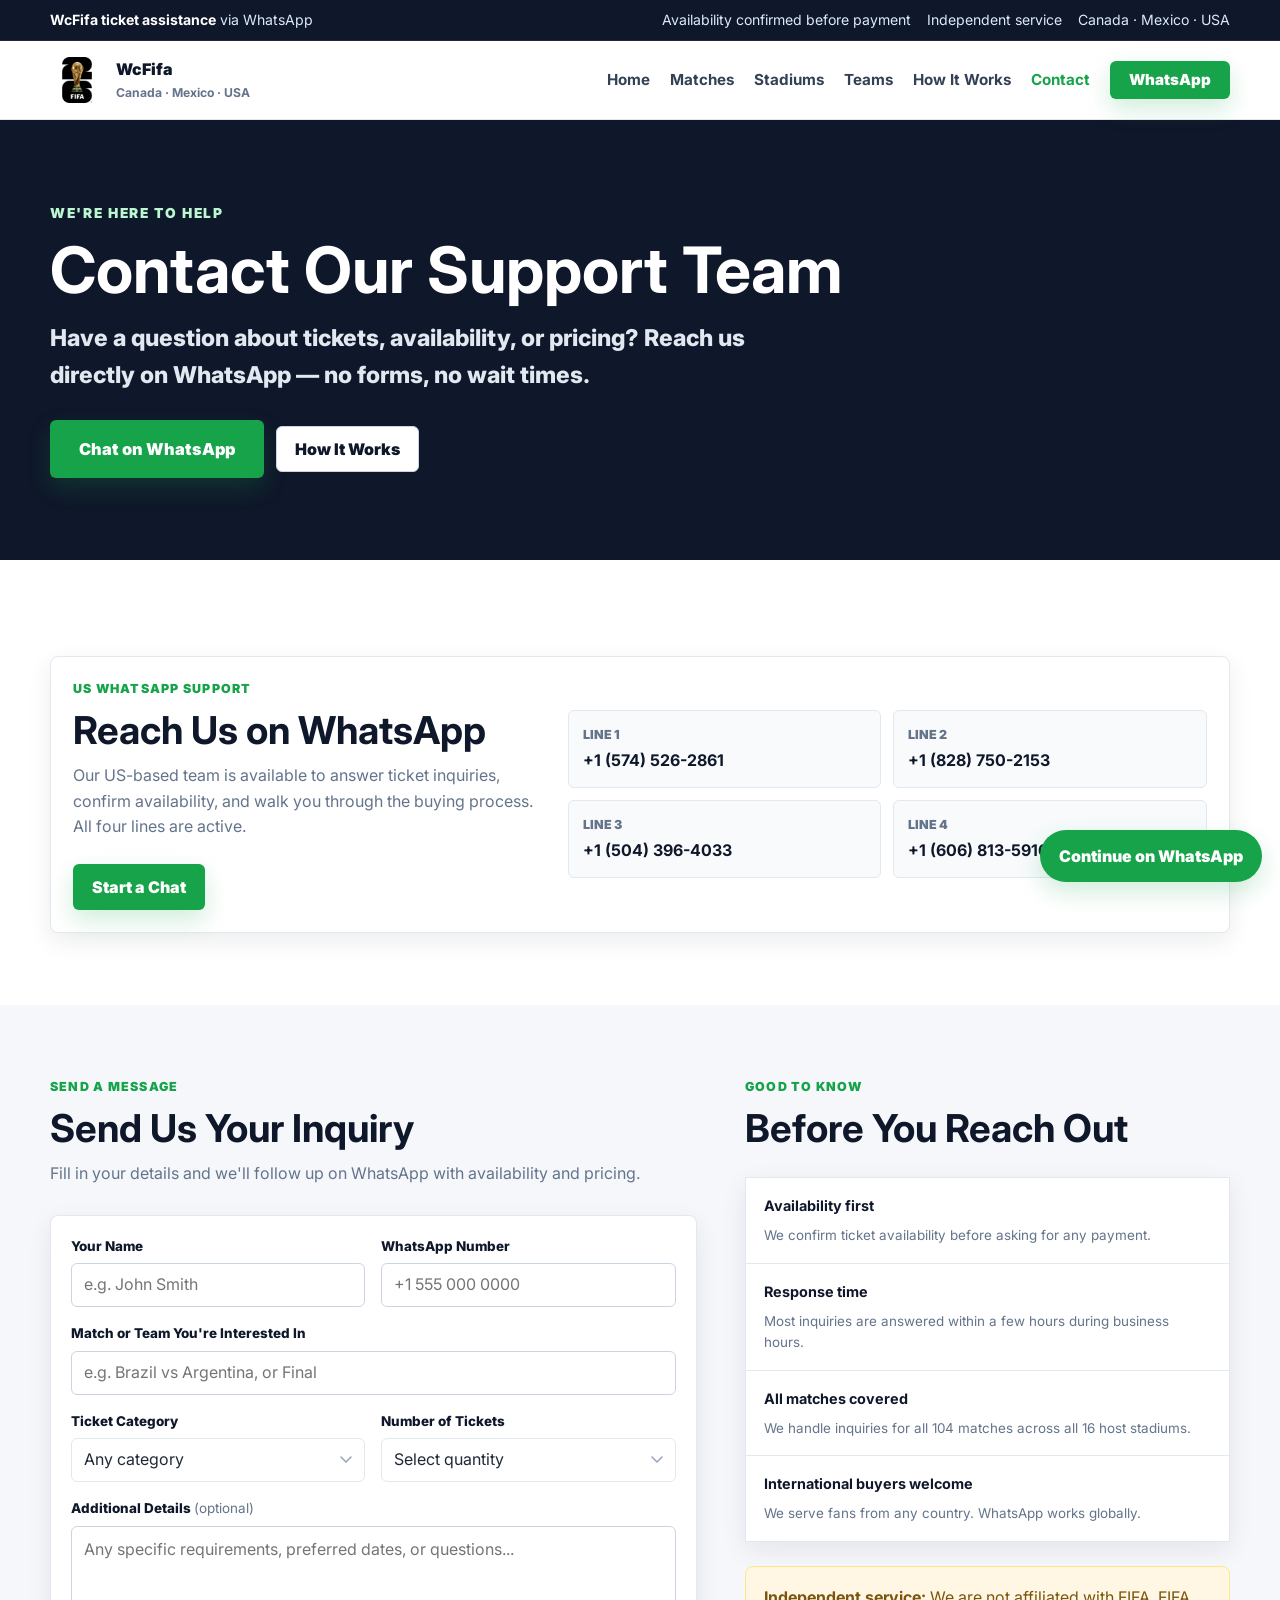
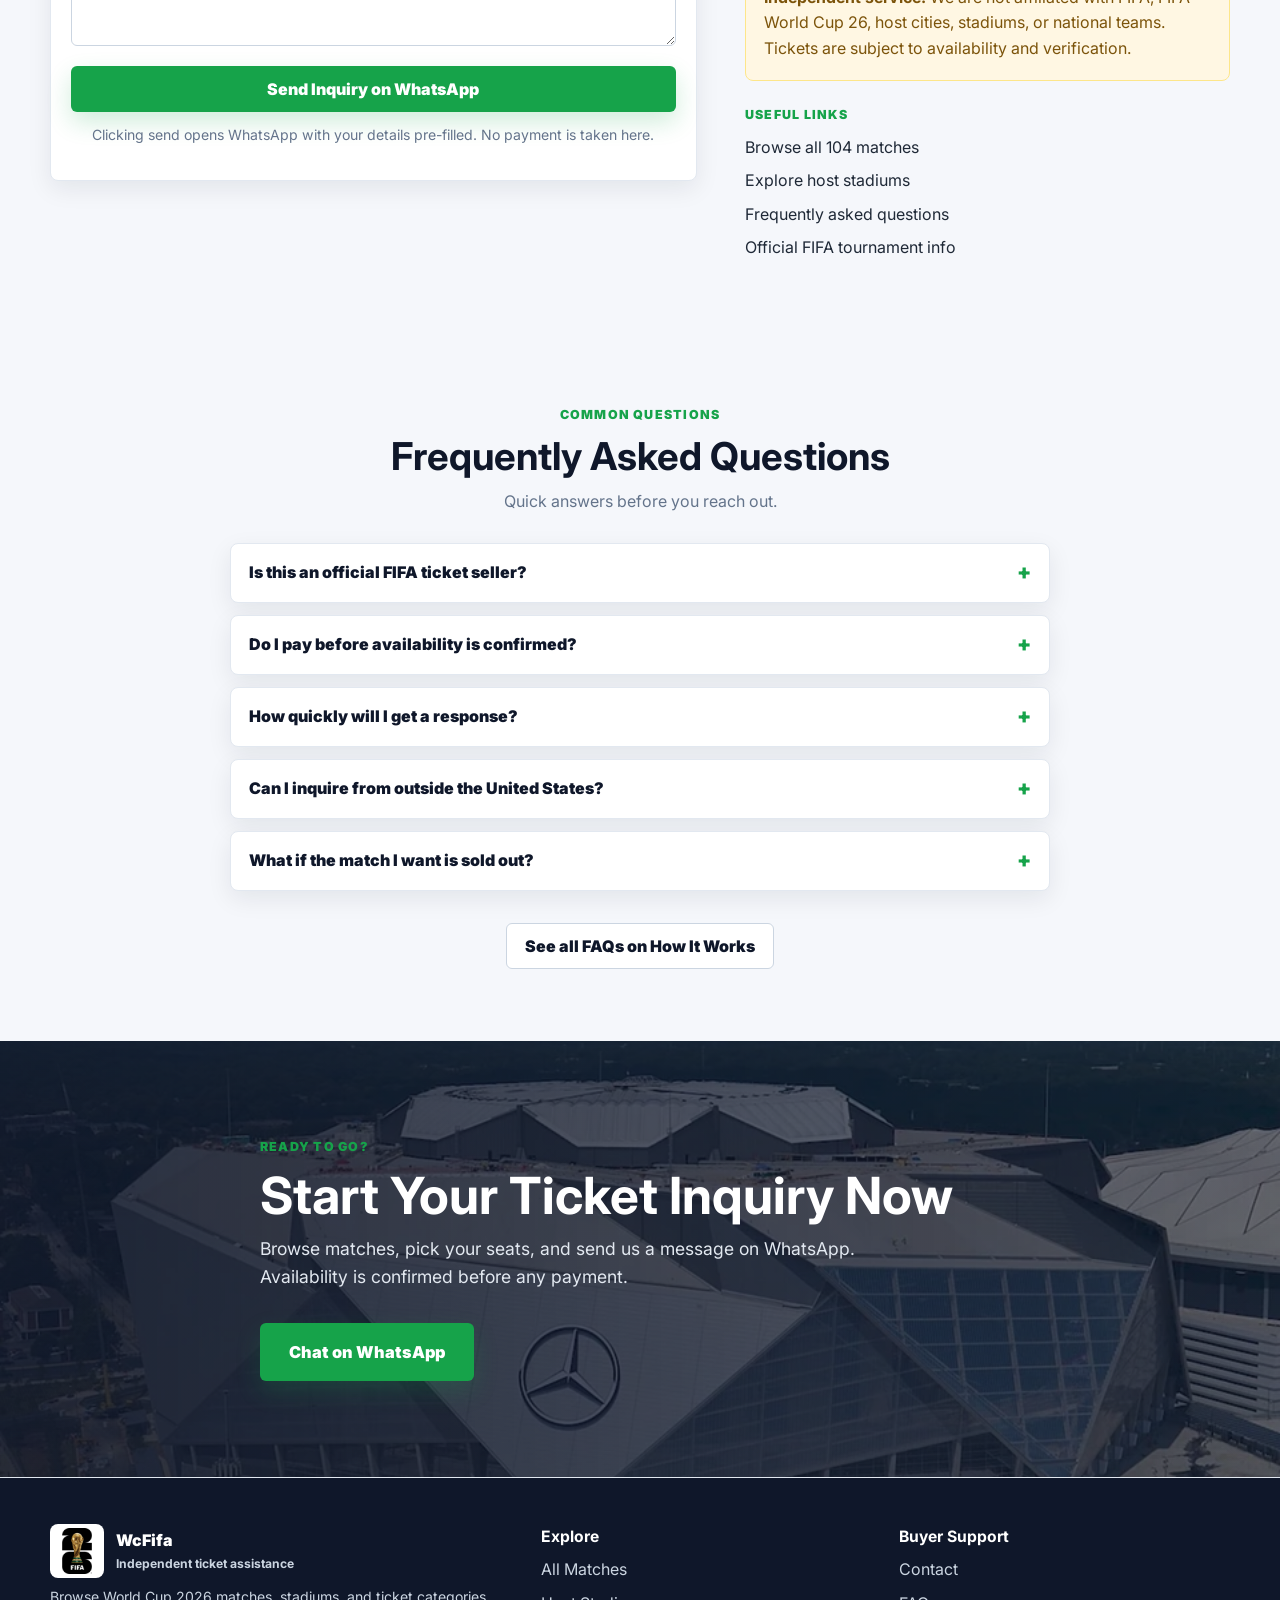
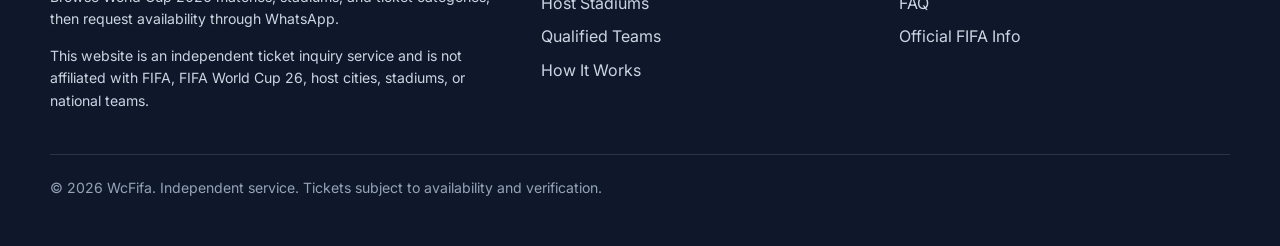
==== contact.html @ d977a802 "Initial commit" ====
<!DOCTYPE html>
<html lang="en">
  <head>
    <meta charset="UTF-8" />
    <meta name="viewport" content="width=device-width, initial-scale=1.0" />
    <meta
      name="description"
      content="Contact WcFifa. Reach our WhatsApp support team for FIFA World Cup 2026 ticket inquiries."
    />
    <meta name="theme-color" content="#0f172a" />
    <title>Contact | WcFifa</title>
    <link rel="icon" type="image/png" href="assets/images/teams/fifa%20world%20cup%20logo.png" />
    <link rel="apple-touch-icon" href="assets/images/teams/fifa%20world%20cup%20logo.png" />
    <link rel="preconnect" href="https://fonts.googleapis.com" />
    <link rel="preconnect" href="https://fonts.gstatic.com" crossorigin />
    <link
      href="https://fonts.googleapis.com/css2?family=Inter:wght@400;500;600;700;800;900&display=swap"
      rel="stylesheet"
    />
    <link rel="stylesheet" href="assets/css/style.css" />
    <link rel="stylesheet" href="assets/css/responsive.css" />
  </head>
  <body>
    <a class="skip-link" href="#main">Skip to content</a>

    <div class="topbar">
      <div class="container topbar-inner">
        <span><strong>WcFifa ticket assistance</strong> via WhatsApp</span>
        <div class="topbar-links" aria-label="Trust notes">
          <span>Availability confirmed before payment</span>
          <span>Independent service</span>
          <span>Canada · Mexico · USA</span>
        </div>
      </div>
    </div>

    <header class="site-header">
      <div class="container nav">
        <a class="brand" href="index.html" aria-label="WcFifa home">
          <span class="brand-mark"><img src="assets/images/teams/fifa world cup logo.png" alt="" /></span>
          <span>
            WcFifa
            <small>Canada · Mexico · USA</small>
          </span>
        </a>

        <button class="nav-toggle" type="button" aria-expanded="false" aria-label="Open menu" data-nav-toggle>
          <span class="nav-toggle-line" aria-hidden="true"></span>
        </button>

        <nav class="nav-links" aria-label="Main navigation" data-nav-links>
          <a href="index.html" data-nav-link>Home</a>
          <a href="matches.html" data-nav-link>Matches</a>
          <a href="stadiums.html" data-nav-link>Stadiums</a>
          <a href="teams.html" data-nav-link>Teams</a>
          <a href="how-it-works.html" data-nav-link>How It Works</a>
          <a href="contact.html" data-nav-link>Contact</a>
          <a class="button button-primary" href="#" data-whatsapp-general>WhatsApp</a>
        </nav>
      </div>
    </header>

    <main id="main">

      <!-- ───────── Hero ───────── -->
      <section class="page-hero contact-hero" aria-labelledby="contact-hero-title">
        <div class="container page-hero-content">
          <p class="hero-kicker">We're here to help</p>
          <h1 id="contact-hero-title">Contact Our Support Team</h1>
          <p class="page-hero-subtitle">
            Have a question about tickets, availability, or pricing? Reach us directly on WhatsApp — no forms, no wait times.
          </p>
          <div class="hero-actions">
            <a
              class="button button-primary button-hero"
              href="#"
              data-whatsapp-general
              data-message="Hi, I have a question about World Cup 2026 tickets. Can you help me?"
            >
              Chat on WhatsApp
            </a>
            <a class="button button-secondary" href="how-it-works.html">How It Works</a>
          </div>
        </div>
      </section>

      <!-- ───────── WhatsApp Lines ───────── -->
      <section class="section section-white" aria-labelledby="contact-lines-title">
        <div class="container">
          <div class="support-lines">
            <div>
              <p class="eyebrow">US WhatsApp support</p>
              <h2 id="contact-lines-title">Reach Us on WhatsApp</h2>
              <p class="muted">
                Our US-based team is available to answer ticket inquiries, confirm availability, and walk you through the buying process. All four lines are active.
              </p>
              <a
                class="button button-primary"
                href="#"
                data-whatsapp-general
                data-message="Hi, I want to check World Cup 2026 ticket availability. Please send me available matches and categories."
                style="margin-top: 8px;"
              >
                Start a Chat
              </a>
            </div>

            <div class="support-number-grid" aria-label="US WhatsApp support lines">
              <a href="#" data-whatsapp-general>
                <span>Line 1</span>
                <strong>+1 (574) 526-2861</strong>
              </a>
              <a href="#" data-whatsapp-general>
                <span>Line 2</span>
                <strong>+1 (828) 750-2153</strong>
              </a>
              <a href="#" data-whatsapp-general>
                <span>Line 3</span>
                <strong>+1 (504) 396-4033</strong>
              </a>
              <a href="#" data-whatsapp-general>
                <span>Line 4</span>
                <strong>+1 (606) 813-5916</strong>
              </a>
            </div>
          </div>
        </div>
      </section>

      <!-- ───────── Contact Form + Info ───────── -->
      <section class="section" aria-labelledby="contact-form-title">
        <div class="container">
          <div class="contact-layout">

            <!-- Form -->
            <div>
              <div class="section-header">
                <p class="eyebrow">Send a message</p>
                <h2 id="contact-form-title">Send Us Your Inquiry</h2>
                <p class="muted">Fill in your details and we'll follow up on WhatsApp with availability and pricing.</p>
              </div>

              <form
                class="form-card"
                data-whatsapp-form
                aria-label="Ticket inquiry form"
                novalidate
              >
                <div class="form-grid" style="grid-template-columns: 1fr 1fr; gap: 16px;">
                  <div class="field">
                    <label for="contact-name">Your Name</label>
                    <input id="contact-name" type="text" name="name" placeholder="e.g. John Smith" autocomplete="name" />
                  </div>
                  <div class="field">
                    <label for="contact-phone">WhatsApp Number</label>
                    <input id="contact-phone" type="tel" name="phone" placeholder="+1 555 000 0000" autocomplete="tel" />
                  </div>
                </div>

                <div class="field" style="margin-top: 16px;">
                  <label for="contact-match">Match or Team You're Interested In</label>
                  <input id="contact-match" type="text" name="match" placeholder="e.g. Brazil vs Argentina, or Final" />
                </div>

                <div class="form-grid" style="grid-template-columns: 1fr 1fr; gap: 16px; margin-top: 16px;">
                  <div class="field">
                    <label for="contact-category">Ticket Category</label>
                    <select id="contact-category" name="category">
                      <option value="">Any category</option>
                      <option value="Category 1">Category 1 — Best view</option>
                      <option value="Category 2">Category 2 — Mid-level</option>
                      <option value="Category 3">Category 3 — Upper tier</option>
                      <option value="Premium / VIP">Premium / VIP</option>
                    </select>
                  </div>
                  <div class="field">
                    <label for="contact-quantity">Number of Tickets</label>
                    <select id="contact-quantity" name="quantity">
                      <option value="">Select quantity</option>
                      <option value="1">1 ticket</option>
                      <option value="2">2 tickets</option>
                      <option value="3">3 tickets</option>
                      <option value="4">4 tickets</option>
                      <option value="5+">5 or more</option>
                    </select>
                  </div>
                </div>

                <div class="field" style="margin-top: 16px;">
                  <label for="contact-message">Additional Details <span style="font-weight:400; color: var(--color-muted);">(optional)</span></label>
                  <textarea id="contact-message" name="message" placeholder="Any specific requirements, preferred dates, or questions..."></textarea>
                </div>

                <button class="button button-primary" type="submit" style="margin-top: 20px; width: 100%;">
                  Send Inquiry on WhatsApp
                </button>

                <p class="small muted" style="margin-top: 12px; text-align: center;">
                  Clicking send opens WhatsApp with your details pre-filled. No payment is taken here.
                </p>
              </form>
            </div>

            <!-- Info sidebar -->
            <div class="contact-info-col">
              <div class="section-header">
                <p class="eyebrow">Good to know</p>
                <h2>Before You Reach Out</h2>
              </div>

              <div class="review-trust-strip contact-trust-strip">
                <div>
                  <strong>Availability first</strong>
                  <span>We confirm ticket availability before asking for any payment.</span>
                </div>
                <div>
                  <strong>Response time</strong>
                  <span>Most inquiries are answered within a few hours during business hours.</span>
                </div>
                <div>
                  <strong>All matches covered</strong>
                  <span>We handle inquiries for all 104 matches across all 16 host stadiums.</span>
                </div>
                <div>
                  <strong>International buyers welcome</strong>
                  <span>We serve fans from any country. WhatsApp works globally.</span>
                </div>
              </div>

              <div class="notice" style="margin-top: 24px;">
                <p style="margin: 0;">
                  <strong>Independent service:</strong> We are not affiliated with FIFA, FIFA World Cup 26, host cities, stadiums, or national teams. Tickets are subject to availability and verification.
                </p>
              </div>

              <div style="margin-top: 24px;">
                <p class="eyebrow">Useful links</p>
                <div class="footer-links" style="display: flex; flex-direction: column; gap: 8px; margin-top: 8px;">
                  <a href="matches.html">Browse all 104 matches</a>
                  <a href="stadiums.html">Explore host stadiums</a>
                  <a href="how-it-works.html#faq">Frequently asked questions</a>
                  <a href="https://www.fifa.com/en/tournaments/mens/worldcup/canadamexicousa2026" target="_blank" rel="noopener">Official FIFA tournament info</a>
                </div>
              </div>
            </div>

          </div>
        </div>
      </section>

      <!-- ───────── FAQ ───────── -->
      <section class="section section-white hiw-faq-section" id="faq" aria-labelledby="contact-faq-title">
        <div class="container">
          <div class="section-header center">
            <p class="eyebrow">Common questions</p>
            <h2 id="contact-faq-title">Frequently Asked Questions</h2>
            <p class="muted">Quick answers before you reach out.</p>
          </div>

          <div class="faq-list hiw-faq-list">

            <div class="faq-item" data-faq-item>
              <button class="faq-question" type="button" aria-expanded="false" data-faq-question>
                Is this an official FIFA ticket seller?
              </button>
              <div class="faq-answer">
                <p>No. This is an independent ticket inquiry and assistance service. We are not affiliated with FIFA, FIFA World Cup 26, host cities, stadiums, or national teams. Always confirm official tournament information on <a href="https://www.fifa.com" target="_blank" rel="noopener">FIFA.com</a>.</p>
              </div>
            </div>

            <div class="faq-item" data-faq-item>
              <button class="faq-question" type="button" aria-expanded="false" data-faq-question>
                Do I pay before availability is confirmed?
              </button>
              <div class="faq-answer">
                <p>Never. We confirm ticket availability, seating category, and exact pricing through WhatsApp before any payment is requested.</p>
              </div>
            </div>

            <div class="faq-item" data-faq-item>
              <button class="faq-question" type="button" aria-expanded="false" data-faq-question>
                How quickly will I get a response?
              </button>
              <div class="faq-answer">
                <p>Most WhatsApp inquiries are answered within a few hours. Response times may vary during high-demand periods around match announcements or tournament kickoff.</p>
              </div>
            </div>

            <div class="faq-item" data-faq-item>
              <button class="faq-question" type="button" aria-expanded="false" data-faq-question>
                Can I inquire from outside the United States?
              </button>
              <div class="faq-answer">
                <p>Yes. We serve fans worldwide. WhatsApp works globally, so you can send an inquiry from any country and our US-based team will assist you.</p>
              </div>
            </div>

            <div class="faq-item" data-faq-item>
              <button class="faq-question" type="button" aria-expanded="false" data-faq-question>
                What if the match I want is sold out?
              </button>
              <div class="faq-answer">
                <p>If your preferred match or category is unavailable, our team will suggest alternative seating options or nearby matches. You are never charged for unavailable tickets.</p>
              </div>
            </div>

          </div>

          <div style="text-align: center; margin-top: 32px;">
            <a href="how-it-works.html#faq" class="button button-secondary">See all FAQs on How It Works</a>
          </div>
        </div>
      </section>

      <!-- ───────── Final CTA ───────── -->
      <section class="final-cta" aria-label="Contact call to action">
        <div class="container final-cta-content">
          <p class="eyebrow">Ready to go?</p>
          <h2>Start Your Ticket Inquiry Now</h2>
          <p>Browse matches, pick your seats, and send us a message on WhatsApp. Availability is confirmed before any payment.</p>
          <a
            class="button button-primary button-hero"
            href="#"
            data-whatsapp-general
            data-message="Hi, I want to check World Cup 2026 ticket availability. Please send me available matches, categories, and pricing."
          >
            Chat on WhatsApp
          </a>
        </div>
      </section>

    </main>

    <footer class="footer">
      <div class="container footer-grid">
        <div>
          <a class="brand" href="index.html" aria-label="WcFifa home">
            <span class="brand-mark"><img src="assets/images/teams/fifa world cup logo.png" alt="" /></span>
            <span>
              WcFifa
              <small>Independent ticket assistance</small>
            </span>
          </a>
          <p class="small">
            Browse World Cup 2026 matches, stadiums, and ticket categories, then request availability through WhatsApp.
          </p>
          <p class="small">
            This website is an independent ticket inquiry service and is not affiliated with FIFA, FIFA World Cup 26,
            host cities, stadiums, or national teams.
          </p>
        </div>

        <div>
          <h4>Explore</h4>
          <div class="footer-links">
            <a href="matches.html">All Matches</a>
            <a href="stadiums.html">Host Stadiums</a>
            <a href="teams.html">Qualified Teams</a>
            <a href="how-it-works.html">How It Works</a>
          </div>
        </div>

        <div>
          <h4>Buyer Support</h4>
          <div class="footer-links">
            <a href="contact.html">Contact</a>
            <a href="contact.html#faq">FAQ</a>
            <a href="https://www.fifa.com/en/tournaments/mens/worldcup/canadamexicousa2026" target="_blank" rel="noopener">
              Official FIFA Info
            </a>
          </div>
        </div>
      </div>

      <div class="container footer-bottom">
        <span>&copy; <span data-current-year></span> WcFifa. Independent service. Tickets subject to availability and verification.</span>
      </div>
    </footer>

    <a
      class="button button-primary floating-whatsapp"
      href="#"
      aria-label="Continue on WhatsApp"
      data-whatsapp-general
    >
      Continue on WhatsApp
    </a>

    <script src="assets/js/whatsapp.js"></script>
    <script src="assets/js/main.js"></script>
  </body>
</html>
---- assets/css/style.css ----
:root {
  --color-bg: #ffffff;
  --color-page: #f5f7fb;
  --color-surface: #ffffff;
  --color-surface-soft: #f8fafc;
  --color-heading: #0f172a;
  --color-text: #1f2937;
  --color-muted: #64748b;
  --color-muted-light: #94a3b8;
  --color-border: #e2e8f0;
  --color-border-strong: #cbd5e1;
  --color-navy: #0f172a;
  --color-navy-soft: #1e293b;
  --color-green: #16a34a;
  --color-green-dark: #12813c;
  --color-blue: #1d4ed8;
  --color-gold: #c8962e;
  --color-gold-soft: #fff7e3;
  --color-red: #dc2626;
  --shadow-sm: 0 8px 24px rgba(15, 23, 42, 0.08);
  --shadow-md: 0 18px 48px rgba(15, 23, 42, 0.12);
  --radius-xs: 4px;
  --radius-sm: 6px;
  --radius-md: 8px;
  --radius-lg: 12px;
  --container: 1180px;
  --header-height: 78px;
}

* {
  box-sizing: border-box;
}

html {
  scroll-behavior: smooth;
}

body {
  margin: 0;
  background: var(--color-page);
  color: var(--color-text);
  font-family: Inter, "Segoe UI", Arial, sans-serif;
  line-height: 1.6;
  text-rendering: optimizeLegibility;
}

a {
  color: inherit;
  text-decoration: none;
}

img,
svg {
  display: block;
  max-width: 100%;
}

button,
input,
select,
textarea {
  font: inherit;
}

button {
  color: inherit;
}

:focus-visible {
  outline: 3px solid rgba(22, 163, 74, 0.3);
  outline-offset: 3px;
}

.skip-link {
  position: absolute;
  left: 16px;
  top: -60px;
  z-index: 100;
  padding: 10px 14px;
  border-radius: var(--radius-sm);
  background: var(--color-navy);
  color: #ffffff;
  font-weight: 800;
}

.skip-link:focus {
  top: 12px;
}

.container {
  width: min(100% - 32px, var(--container));
  margin-inline: auto;
}

.stack {
  display: grid;
  gap: 18px;
}

.section {
  padding: 72px 0;
}

.section-white {
  background: var(--color-bg);
}

.section-tight {
  padding: 46px 0;
}

.section-header {
  max-width: 760px;
  margin-bottom: 28px;
}

.section-header.center {
  margin-inline: auto;
  text-align: center;
}

.eyebrow {
  margin: 0 0 10px;
  color: var(--color-green);
  font-size: 0.78rem;
  font-weight: 900;
  letter-spacing: 0.1em;
  text-transform: uppercase;
}

h1,
h2,
h3,
h4,
p {
  margin-top: 0;
}

h1,
.display {
  max-width: 850px;
  margin-bottom: 18px;
  color: var(--color-heading);
  font-size: clamp(2.3rem, 5vw, 4.75rem);
  line-height: 1;
  letter-spacing: 0;
}

h2 {
  margin-bottom: 12px;
  color: var(--color-heading);
  font-size: clamp(1.75rem, 3vw, 2.75rem);
  line-height: 1.1;
  letter-spacing: 0;
}

h3 {
  margin-bottom: 8px;
  color: var(--color-heading);
  font-size: 1.08rem;
  line-height: 1.25;
  letter-spacing: 0;
}

h4 {
  margin-bottom: 8px;
  color: var(--color-heading);
  font-size: 0.98rem;
}

.lead {
  max-width: 690px;
  color: #475569;
  font-size: clamp(1rem, 1.5vw, 1.18rem);
}

.muted {
  color: var(--color-muted);
}

.small {
  font-size: 0.88rem;
}

.topbar {
  border-bottom: 1px solid rgba(255, 255, 255, 0.08);
  background: var(--color-navy);
  color: #dbeafe;
  font-size: 0.88rem;
}

.topbar-inner {
  min-height: 40px;
  display: flex;
  align-items: center;
  justify-content: space-between;
  gap: 18px;
}

.topbar-links {
  display: flex;
  flex-wrap: wrap;
  gap: 16px;
}

.topbar strong {
  color: #ffffff;
}

.site-header {
  position: sticky;
  top: 0;
  z-index: 30;
  border-bottom: 1px solid var(--color-border);
  background: rgba(255, 255, 255, 0.96);
  backdrop-filter: blur(14px);
}

.nav {
  min-height: var(--header-height);
  display: flex;
  align-items: center;
  justify-content: space-between;
  gap: 24px;
}

.brand {
  display: inline-flex;
  align-items: center;
  gap: 12px;
  color: var(--color-heading);
  font-weight: 900;
  letter-spacing: 0;
}

.brand-mark {
  width: 54px;
  height: 54px;
  display: grid;
  flex: 0 0 auto;
  place-items: center;
  border-radius: var(--radius-md);
  background: #ffffff;
  color: var(--color-navy);
  overflow: hidden;
  font-weight: 900;
}

.brand-mark img {
  width: 100%;
  height: 100%;
  object-fit: contain;
  padding: 4px;
}

.brand small {
  display: block;
  color: var(--color-muted);
  font-size: 0.76rem;
  font-weight: 700;
}

.nav-links {
  display: flex;
  align-items: center;
  gap: 20px;
  color: #334155;
  font-size: 0.95rem;
  font-weight: 700;
}

.nav-links a {
  display: inline-flex;
  align-items: center;
  min-height: 38px;
}

.nav-links a:hover,
.nav-links a.is-active {
  color: var(--color-green);
}

.nav-toggle {
  display: none;
  width: 44px;
  height: 44px;
  align-items: center;
  justify-content: center;
  border: 1px solid var(--color-border);
  border-radius: var(--radius-sm);
  background: #ffffff;
  cursor: pointer;
}

.nav-toggle-line,
.nav-toggle-line::before,
.nav-toggle-line::after {
  width: 18px;
  height: 2px;
  display: block;
  position: relative;
  border-radius: 999px;
  background: var(--color-heading);
  content: "";
}

.nav-toggle-line::before {
  position: absolute;
  top: -6px;
}

.nav-toggle-line::after {
  position: absolute;
  top: 6px;
}

.hero {
  min-height: 590px;
  display: grid;
  align-items: center;
  padding: 72px 0;
  background: #ffffff;
}

.hero-grid {
  display: grid;
  grid-template-columns: 1.08fr 0.92fr;
  gap: 34px;
  align-items: center;
}

.hero-panel {
  padding: 26px;
  border: 1px solid var(--color-border);
  border-radius: var(--radius-md);
  background: var(--color-surface);
  box-shadow: var(--shadow-md);
}

.image-slot,
.hero-image-slot,
.match-thumb,
.media-placeholder {
  display: grid;
  place-items: center;
  border: 1px solid var(--color-border);
  background: #eef2ff;
  color: #475569;
  font-weight: 900;
  text-align: center;
}

.hero-image-slot {
  min-height: 360px;
  border-radius: var(--radius-md);
}

.match-thumb,
.media-placeholder {
  min-height: 158px;
  border-width: 0 0 1px;
}

.button-row,
.hero-actions {
  display: flex;
  flex-wrap: wrap;
  align-items: center;
  gap: 12px;
  margin-top: 26px;
}

.button {
  min-height: 46px;
  display: inline-flex;
  align-items: center;
  justify-content: center;
  gap: 10px;
  padding: 0 18px;
  border: 1px solid transparent;
  border-radius: var(--radius-sm);
  cursor: pointer;
  font-weight: 900;
  line-height: 1;
  transition: transform 160ms ease, border-color 160ms ease, background 160ms ease, color 160ms ease;
}

.button:hover {
  transform: translateY(-1px);
}

.button-primary {
  background: var(--color-green);
  color: #ffffff;
  box-shadow: 0 10px 24px rgba(22, 163, 74, 0.2);
}

.button-primary:hover {
  background: var(--color-green-dark);
}

.button-secondary {
  border-color: var(--color-border-strong);
  background: #ffffff;
  color: var(--color-heading);
}

.button-secondary:hover {
  border-color: var(--color-green);
  color: var(--color-green);
}

.button-gold {
  border-color: #efd083;
  background: var(--color-gold-soft);
  color: #7c540b;
}

.button-dark {
  background: var(--color-navy);
  color: #ffffff;
}

.button-full {
  width: 100%;
}

.grid {
  display: grid;
  gap: 18px;
}

.grid-2 {
  grid-template-columns: repeat(2, 1fr);
}

.grid-3 {
  grid-template-columns: repeat(3, 1fr);
}

.grid-4 {
  grid-template-columns: repeat(4, 1fr);
}

.card {
  overflow: hidden;
  border: 1px solid var(--color-border);
  border-radius: var(--radius-md);
  background: var(--color-surface);
  box-shadow: var(--shadow-sm);
}

.card-body {
  padding: 20px;
}

.card-footer {
  margin-top: auto;
  padding-top: 18px;
}

.match-card {
  display: flex;
  flex-direction: column;
  min-height: 332px;
}

.match-meta {
  display: flex;
  flex-wrap: wrap;
  gap: 8px;
  margin-bottom: 14px;
}

.pill {
  display: inline-flex;
  align-items: center;
  min-height: 27px;
  padding: 0 9px;
  border: 1px solid var(--color-border);
  border-radius: 999px;
  color: #334155;
  background: var(--color-surface-soft);
  font-size: 0.76rem;
  font-weight: 800;
}

.pill-green {
  border-color: #bbf7d0;
  color: #166534;
  background: #f0fdf4;
}

.pill-gold {
  border-color: #efd083;
  color: #7c540b;
  background: var(--color-gold-soft);
}

.teams-line {
  margin-bottom: 8px;
  color: var(--color-heading);
  font-size: 1.25rem;
  font-weight: 900;
  line-height: 1.2;
}

.price-line {
  margin: 16px 0 0;
  color: var(--color-heading);
  font-weight: 900;
}

.price-line span {
  color: var(--color-muted);
  font-size: 0.86rem;
  font-weight: 700;
}

.trust-strip {
  display: grid;
  grid-template-columns: repeat(4, 1fr);
  border: 1px solid var(--color-border);
  border-radius: var(--radius-md);
  background: var(--color-surface);
  box-shadow: var(--shadow-sm);
}

.trust-item {
  min-height: 102px;
  padding: 20px;
  border-right: 1px solid var(--color-border);
  background: #ffffff;
}

.trust-item:last-child {
  border-right: 0;
}

.trust-item strong {
  display: block;
  margin-bottom: 4px;
  color: var(--color-heading);
}

.trust-item span {
  color: var(--color-muted);
  font-size: 0.92rem;
}

.stat-grid {
  display: grid;
  grid-template-columns: repeat(4, 1fr);
  gap: 14px;
}

.stat {
  padding: 18px;
  border: 1px solid var(--color-border);
  border-radius: var(--radius-md);
  background: #ffffff;
  box-shadow: var(--shadow-sm);
}

.stat strong {
  display: block;
  color: var(--color-heading);
  font-size: 1.65rem;
  line-height: 1;
}

.stat span {
  color: var(--color-muted);
  font-size: 0.9rem;
}

.notice {
  padding: 18px;
  border: 1px solid #fde68a;
  border-radius: var(--radius-md);
  background: var(--color-gold-soft);
  color: #7c540b;
}

.alert {
  padding: 14px 16px;
  border-radius: var(--radius-md);
  background: #eff6ff;
  color: #1e40af;
  font-weight: 700;
}

.form-card {
  padding: 20px;
  border: 1px solid var(--color-border);
  border-radius: var(--radius-md);
  background: #ffffff;
  box-shadow: var(--shadow-sm);
}

.form-grid {
  display: grid;
  grid-template-columns: repeat(4, 1fr);
  gap: 12px;
}

.field {
  display: grid;
  gap: 6px;
}

.field label {
  color: var(--color-heading);
  font-size: 0.84rem;
  font-weight: 800;
}

.field input,
.field select,
.field textarea {
  width: 100%;
  min-height: 44px;
  padding: 0 12px;
  border: 1px solid var(--color-border-strong);
  border-radius: var(--radius-sm);
  background: #ffffff;
  color: var(--color-text);
}

.field textarea {
  min-height: 120px;
  padding-top: 10px;
  resize: vertical;
}

.faq-list {
  display: grid;
  gap: 12px;
}

.faq-item {
  border: 1px solid var(--color-border);
  border-radius: var(--radius-md);
  background: #ffffff;
  box-shadow: var(--shadow-sm);
}

.faq-question {
  width: 100%;
  min-height: 58px;
  display: flex;
  align-items: center;
  justify-content: space-between;
  gap: 18px;
  padding: 0 18px;
  border: 0;
  background: transparent;
  color: var(--color-heading);
  cursor: pointer;
  font-weight: 900;
  text-align: left;
}

.faq-question::after {
  content: "+";
  color: var(--color-green);
  font-size: 1.3rem;
  line-height: 1;
}

.faq-item.is-open .faq-question::after {
  content: "-";
}

.faq-answer {
  display: none;
  padding: 0 18px 18px;
  color: var(--color-muted);
}

.faq-item.is-open .faq-answer {
  display: block;
}

.footer {
  padding: 46px 0;
  border-top: 1px solid var(--color-border);
  background: var(--color-navy);
  color: #cbd5e1;
}

.footer strong,
.footer h3,
.footer h4 {
  color: #ffffff;
}

.footer .brand {
  color: #ffffff;
}

.footer .brand small {
  color: #cbd5e1;
}

.footer a:hover {
  color: #ffffff;
}

.footer-grid {
  display: grid;
  grid-template-columns: 1.4fr 1fr 1fr;
  gap: 28px;
  align-items: start;
}

.footer-links {
  display: grid;
  gap: 8px;
}

.footer-bottom {
  margin-top: 28px;
  padding-top: 22px;
  border-top: 1px solid rgba(255, 255, 255, 0.12);
  color: #94a3b8;
  font-size: 0.88rem;
}

.floating-whatsapp {
  position: fixed;
  right: 18px;
  bottom: 18px;
  z-index: 40;
  min-height: 52px;
  padding: 0 18px;
  border-radius: 999px;
}

.home-hero {
  min-height: calc(100svh - 118px);
  position: relative;
  display: grid;
  align-items: center;
  overflow: hidden;
  padding: 86px 0;
  background:
    linear-gradient(90deg, rgba(15, 23, 42, 0.84) 0%, rgba(15, 23, 42, 0.62) 52%, rgba(15, 23, 42, 0.34) 100%),
    url("../images/stadiums/metlife.png") center / cover no-repeat,
    #0f172a;
  color: #ffffff;
}

.home-hero-overlay {
  position: absolute;
  inset: 0;
  background: linear-gradient(0deg, rgba(15, 23, 42, 0.34), rgba(15, 23, 42, 0.08));
  pointer-events: none;
}

.home-hero-content {
  position: relative;
  z-index: 1;
}

.hero-kicker {
  margin-bottom: 14px;
  color: #bbf7d0;
  font-size: 0.86rem;
  font-weight: 900;
  letter-spacing: 0.12em;
  text-transform: uppercase;
}

.home-hero h1 {
  max-width: 880px;
  margin-bottom: 14px;
  color: #ffffff;
  text-shadow: 0 14px 44px rgba(0, 0, 0, 0.36);
}

.home-hero-subtitle {
  max-width: 620px;
  margin-bottom: 0;
  color: #f8fafc;
  font-size: clamp(1.35rem, 3vw, 2.35rem);
  font-weight: 900;
  line-height: 1.14;
}

.home-hero-actions {
  display: flex;
  flex-wrap: wrap;
  gap: 12px;
  margin-top: 30px;
}

.button-hero {
  min-height: 58px;
  padding-inline: 28px;
  font-size: 1.02rem;
}

.countdown-card {
  width: min(100%, 560px);
  margin-top: 32px;
  padding: 18px;
  border: 1px solid rgba(255, 255, 255, 0.2);
  border-radius: var(--radius-md);
  background: rgba(255, 255, 255, 0.14);
  box-shadow: 0 18px 48px rgba(0, 0, 0, 0.22);
  backdrop-filter: blur(16px);
}

.countdown-label {
  display: block;
  margin-bottom: 12px;
  color: #e2e8f0;
  font-size: 0.86rem;
  font-weight: 800;
}

.countdown-timer {
  display: grid;
  grid-template-columns: repeat(4, 1fr);
  gap: 10px;
}

.countdown-timer span {
  min-height: 82px;
  display: grid;
  place-items: center;
  padding: 10px;
  border: 1px solid rgba(255, 255, 255, 0.18);
  border-radius: var(--radius-sm);
  background: rgba(15, 23, 42, 0.54);
  color: #cbd5e1;
  font-size: 0.8rem;
  font-weight: 800;
  text-align: center;
}

.countdown-timer strong {
  display: block;
  color: #ffffff;
  font-size: clamp(1.8rem, 4vw, 2.55rem);
  line-height: 1;
}

.countdown-timezone {
  display: block;
  margin-top: 12px;
  color: #dbeafe;
  font-weight: 700;
}

.hero-trust-line {
  margin: 22px 0 0;
  color: #ffffff;
  font-size: 0.98rem;
  font-weight: 900;
  text-shadow: 0 8px 24px rgba(0, 0, 0, 0.32);
}

.quick-stats {
  position: relative;
  z-index: 2;
  margin-top: -38px;
  padding-bottom: 34px;
}

.quick-stats-grid {
  display: grid;
  grid-template-columns: repeat(4, 1fr);
  overflow: hidden;
  border: 1px solid var(--color-border);
  border-radius: var(--radius-md);
  background: #ffffff;
  box-shadow: var(--shadow-md);
}

.quick-stat {
  min-height: 118px;
  display: grid;
  place-items: center;
  padding: 20px;
  border-right: 1px solid var(--color-border);
  text-align: center;
}

.quick-stat:last-child {
  border-right: 0;
}

.quick-stat strong {
  display: block;
  color: var(--color-heading);
  font-size: clamp(2rem, 4vw, 3rem);
  font-weight: 900;
  line-height: 1;
}

.quick-stat span {
  margin-top: 8px;
  color: var(--color-muted);
  font-size: 0.92rem;
  font-weight: 900;
  text-transform: uppercase;
}

.featured-matches {
  padding-top: 58px;
}

.featured-match-grid {
  display: grid;
  grid-template-columns: repeat(4, 1fr);
  gap: 18px;
}

.ticket-card {
  min-height: 360px;
  display: flex;
  flex-direction: column;
  padding: 18px;
  border: 1px solid var(--color-border);
  border-radius: var(--radius-md);
  background: #ffffff;
  box-shadow: var(--shadow-sm);
  transition: transform 180ms ease, box-shadow 180ms ease, border-color 180ms ease;
}

.ticket-card:hover {
  transform: translateY(-3px);
  border-color: var(--color-border-strong);
  box-shadow: var(--shadow-md);
}

.ticket-card-top {
  display: flex;
  flex-wrap: wrap;
  gap: 8px;
  margin-bottom: 18px;
}

.teams-row {
  display: grid;
  grid-template-columns: 1fr auto 1fr;
  gap: 10px;
  align-items: center;
  margin-bottom: 18px;
}

.teams-row > strong {
  color: var(--color-muted);
  font-size: 0.82rem;
  font-weight: 900;
  text-transform: uppercase;
}

.team {
  min-width: 0;
  display: grid;
  justify-items: center;
  gap: 8px;
  text-align: center;
}

.team img {
  width: 54px;
  height: 38px;
  border: 1px solid var(--color-border);
  border-radius: var(--radius-xs);
  object-fit: cover;
  box-shadow: 0 6px 16px rgba(15, 23, 42, 0.08);
}

.team span {
  max-width: 100%;
  color: var(--color-heading);
  font-size: 0.92rem;
  font-weight: 900;
  line-height: 1.18;
}

.match-details {
  display: grid;
  gap: 8px;
  margin-top: auto;
  padding-top: 16px;
  border-top: 1px solid var(--color-border);
  color: var(--color-muted);
  font-size: 0.9rem;
  font-weight: 700;
}

.match-details span {
  display: flex;
  align-items: center;
  gap: 8px;
}

.match-details span::before {
  content: "";
  width: 7px;
  height: 7px;
  flex: 0 0 auto;
  border-radius: 999px;
  background: var(--color-green);
}

.ticket-card-footer {
  display: grid;
  gap: 14px;
  margin-top: 12px;
}

.ticket-card-footer .price-line {
  margin: 0;
}

.stadium-showcase {
  background: var(--color-page);
}

.stadium-scroll {
  display: grid;
  grid-auto-columns: minmax(280px, 360px);
  grid-auto-flow: column;
  gap: 18px;
  overflow-x: auto;
  padding: 4px 2px 16px;
  scroll-snap-type: x proximity;
  scrollbar-color: var(--color-border-strong) transparent;
}

.stadium-card {
  min-height: 250px;
  position: relative;
  overflow: hidden;
  display: flex;
  align-items: flex-end;
  border: 1px solid var(--color-border);
  border-radius: var(--radius-md);
  background:
    linear-gradient(135deg, rgba(29, 78, 216, 0.2), transparent 34%),
    linear-gradient(315deg, rgba(22, 163, 74, 0.22), transparent 40%),
    #dbeafe;
  box-shadow: var(--shadow-sm);
  scroll-snap-align: start;
}

.stadium-card img {
  position: absolute;
  inset: 0;
  width: 100%;
  height: 100%;
  object-fit: cover;
  transition: transform 220ms ease;
}

.stadium-card::after {
  content: "";
  position: absolute;
  inset: 0;
  background: linear-gradient(0deg, rgba(15, 23, 42, 0.86), rgba(15, 23, 42, 0.14));
}

.stadium-card:hover img {
  transform: scale(1.05);
}

.stadium-placeholder::before {
  content: "";
  position: absolute;
  inset: 0;
  background:
    linear-gradient(135deg, rgba(255, 255, 255, 0.24), transparent 42%),
    linear-gradient(315deg, rgba(15, 23, 42, 0.16), transparent 40%);
}

.stadium-overlay {
  position: relative;
  z-index: 1;
  display: grid;
  gap: 4px;
  padding: 18px;
  color: #ffffff;
}

.stadium-overlay strong {
  font-size: 1.06rem;
  font-weight: 900;
  line-height: 1.2;
}

.stadium-overlay small {
  color: #dbeafe;
  font-weight: 800;
}

.seating-preview {
  position: absolute;
  inset: 14px 14px auto auto;
  z-index: 2;
  max-width: 170px;
  padding: 9px 10px;
  border: 1px solid rgba(255, 255, 255, 0.38);
  border-radius: var(--radius-sm);
  background: rgba(255, 255, 255, 0.92);
  color: var(--color-heading);
  opacity: 0;
  transform: translateY(-6px);
  font-size: 0.78rem;
  font-weight: 900;
  text-align: center;
  transition: opacity 180ms ease, transform 180ms ease;
}

.stadium-card:hover .seating-preview,
.stadium-card:focus-visible .seating-preview {
  opacity: 1;
  transform: translateY(0);
}

.teams-showcase {
  overflow: hidden;
}

.group-teasers {
  display: grid;
  grid-template-columns: repeat(4, 1fr);
  gap: 14px;
  margin-bottom: 24px;
}

.group-teasers article {
  min-height: 112px;
  padding: 18px;
  border: 1px solid var(--color-border);
  border-radius: var(--radius-md);
  background: #ffffff;
  box-shadow: var(--shadow-sm);
}

.group-teasers span {
  display: block;
  margin-bottom: 8px;
  color: var(--color-green);
  font-size: 0.8rem;
  font-weight: 900;
  text-transform: uppercase;
}

.group-teasers strong {
  color: var(--color-heading);
  font-size: 0.94rem;
  line-height: 1.35;
}

.flag-carousel {
  display: grid;
  grid-auto-columns: 140px;
  grid-auto-flow: column;
  gap: 12px;
  overflow-x: auto;
  padding: 4px 2px 16px;
  scroll-snap-type: x proximity;
  scrollbar-color: var(--color-border-strong) transparent;
}

.flag-chip {
  min-height: 132px;
  display: grid;
  place-items: center;
  align-content: center;
  gap: 10px;
  padding: 14px 10px;
  border: 1px solid var(--color-border);
  border-radius: var(--radius-md);
  background: #ffffff;
  box-shadow: var(--shadow-sm);
  scroll-snap-align: start;
  text-align: center;
  transition: transform 160ms ease, border-color 160ms ease, box-shadow 160ms ease;
}

.flag-chip:hover {
  transform: translateY(-2px);
  border-color: var(--color-border-strong);
  box-shadow: var(--shadow-md);
}

.flag-chip img {
  width: 64px;
  height: 44px;
  border: 1px solid var(--color-border);
  border-radius: var(--radius-xs);
  object-fit: cover;
}

.flag-chip span {
  color: var(--color-heading);
  font-size: 0.84rem;
  font-weight: 900;
  line-height: 1.15;
}

.how-it-works-section {
  background: var(--color-page);
}

.steps-grid {
  display: grid;
  grid-template-columns: repeat(3, 1fr);
  gap: 18px;
}

.step-card {
  min-height: 240px;
  padding: 24px;
  border: 1px solid var(--color-border);
  border-radius: var(--radius-md);
  background: #ffffff;
  box-shadow: var(--shadow-sm);
}

.step-number {
  width: 46px;
  height: 46px;
  display: grid;
  place-items: center;
  margin-bottom: 18px;
  border-radius: 999px;
  background: var(--color-green);
  color: #ffffff;
  font-weight: 900;
}

.step-card p {
  margin-bottom: 0;
  color: var(--color-muted);
}

.support-lines {
  display: grid;
  grid-template-columns: 0.85fr 1.15fr;
  gap: 22px;
  align-items: center;
  margin-top: 24px;
  padding: 22px;
  border: 1px solid var(--color-border);
  border-radius: var(--radius-md);
  background: #ffffff;
  box-shadow: var(--shadow-sm);
}

.support-lines h3 {
  font-size: 1.45rem;
}

.support-number-grid {
  display: grid;
  grid-template-columns: repeat(2, 1fr);
  gap: 12px;
}

.support-number-grid a {
  display: grid;
  gap: 2px;
  min-height: 78px;
  padding: 14px;
  border: 1px solid var(--color-border);
  border-radius: var(--radius-sm);
  background: var(--color-surface-soft);
  transition: border-color 160ms ease, transform 160ms ease, background 160ms ease;
}

.support-number-grid a:hover {
  transform: translateY(-1px);
  border-color: #bbf7d0;
  background: #f0fdf4;
}

.support-number-grid span {
  color: var(--color-muted);
  font-size: 0.78rem;
  font-weight: 900;
  text-transform: uppercase;
}

.support-number-grid strong {
  color: var(--color-heading);
  font-size: 1rem;
}

.why-grid {
  display: grid;
  grid-template-columns: repeat(5, 1fr);
  gap: 16px;
}

.why-card {
  min-height: 224px;
  padding: 20px;
  border: 1px solid var(--color-border);
  border-radius: var(--radius-md);
  background: #ffffff;
  box-shadow: var(--shadow-sm);
  transition: transform 160ms ease, border-color 160ms ease, box-shadow 160ms ease;
}

.why-card:hover {
  transform: translateY(-2px);
  border-color: #bbf7d0;
  box-shadow: var(--shadow-md);
}

.why-icon {
  width: 42px;
  height: 42px;
  display: grid;
  place-items: center;
  margin-bottom: 18px;
  border-radius: var(--radius-sm);
  background: #f0fdf4;
  color: var(--color-green);
  font-size: 0.88rem;
  font-weight: 900;
}

.why-card p {
  margin-bottom: 0;
  color: var(--color-muted);
  font-size: 0.94rem;
}

.reviews-section {
  background: var(--color-page);
}

.reviews-grid {
  display: grid;
  grid-template-columns: repeat(3, 1fr);
  gap: 18px;
}

.review-card {
  min-height: 260px;
  display: flex;
  flex-direction: column;
  padding: 22px;
  border: 1px solid var(--color-border);
  border-radius: var(--radius-md);
  background: #ffffff;
  box-shadow: var(--shadow-sm);
}

.review-stars {
  margin-bottom: 16px;
  color: var(--color-gold);
  font-size: 1.04rem;
  font-weight: 900;
  letter-spacing: 0;
}

.review-card p {
  color: var(--color-muted);
}

.review-author {
  display: grid;
  gap: 2px;
  margin-top: auto;
  padding-top: 18px;
  border-top: 1px solid var(--color-border);
}

.review-author span {
  color: var(--color-heading);
  font-weight: 900;
}

.review-author small {
  color: var(--color-muted);
  font-weight: 700;
}

.review-trust-strip {
  display: grid;
  grid-template-columns: repeat(3, 1fr);
  gap: 1px;
  overflow: hidden;
  margin-top: 20px;
  border: 1px solid var(--color-border);
  border-radius: var(--radius-md);
  background: var(--color-border);
  box-shadow: var(--shadow-sm);
}

.review-trust-strip div {
  padding: 18px;
  background: #ffffff;
}

.review-trust-strip strong {
  display: block;
  margin-bottom: 4px;
  color: var(--color-heading);
}

.review-trust-strip span {
  color: var(--color-muted);
  font-size: 0.92rem;
}

.final-cta {
  position: relative;
  overflow: hidden;
  padding: 96px 0;
  background:
    linear-gradient(90deg, rgba(15, 23, 42, 0.86), rgba(15, 23, 42, 0.62)),
    url("../images/stadiums/Mercedes-Benz Stadium, Atlanta.png") center / cover no-repeat,
    var(--color-navy);
  color: #ffffff;
}

.final-cta-content {
  max-width: 760px;
}

.final-cta h2 {
  max-width: 760px;
  color: #ffffff;
  font-size: clamp(2rem, 4vw, 4rem);
}

.final-cta p:not(.eyebrow) {
  max-width: 620px;
  color: #e2e8f0;
  font-size: 1.1rem;
}

.final-cta .button {
  margin-top: 14px;
}

.sr-only {
  width: 1px;
  height: 1px;
  position: absolute;
  overflow: hidden;
  clip: rect(0, 0, 0, 0);
  white-space: nowrap;
}

.page-hero {
  min-height: 440px;
  display: grid;
  align-items: center;
  padding: 72px 0;
  position: relative;
  overflow: hidden;
  background: var(--color-navy);
  color: #ffffff;
}

.page-hero::before {
  content: "";
  position: absolute;
  inset: 0;
  background: linear-gradient(90deg, rgba(15, 23, 42, 0.86), rgba(15, 23, 42, 0.52));
  z-index: 0;
}

.matches-hero {
  background:
    linear-gradient(90deg, rgba(15, 23, 42, 0.86), rgba(15, 23, 42, 0.52)),
    url("../images/stadiums/NRG Stadium, Houston.png") center / cover no-repeat,
    var(--color-navy);
}

.stadiums-hero {
  background:
    linear-gradient(90deg, rgba(15, 23, 42, 0.88), rgba(15, 23, 42, 0.48)),
    url("../images/stadiums/AT&T Stadium, Dallas.png") center / cover no-repeat,
    var(--color-navy);
}

.page-hero-content {
  position: relative;
  z-index: 1;
}

.page-hero h1 {
  max-width: 900px;
  color: #ffffff;
  font-size: clamp(2.25rem, 5vw, 4.4rem);
}

.page-hero-subtitle {
  max-width: 760px;
  color: #e2e8f0;
  font-size: clamp(1.08rem, 2vw, 1.45rem);
  font-weight: 800;
}

.match-search {
  width: min(100%, 900px);
  display: grid;
  grid-template-columns: 1fr auto;
  gap: 10px;
  margin-top: 28px;
  padding: 10px;
  border: 1px solid rgba(255, 255, 255, 0.22);
  border-radius: var(--radius-md);
  background: rgba(255, 255, 255, 0.94);
  box-shadow: 0 18px 48px rgba(0, 0, 0, 0.22);
}

.match-search input {
  width: 100%;
  min-height: 54px;
  padding: 0 16px;
  border: 1px solid transparent;
  border-radius: var(--radius-sm);
  background: #ffffff;
  color: var(--color-heading);
  font-weight: 700;
}

.match-search input::placeholder {
  color: var(--color-muted);
}

.stadiums-stats {
  background: var(--color-page);
}

.stadium-filters-section,
.stadium-grid-section {
  background: var(--color-page);
}

.stadium-filters-section {
  padding-bottom: 0;
}

.stadium-filter-panel {
  display: grid;
  grid-template-columns: 1.2fr 0.8fr 0.8fr auto;
  gap: 14px;
  align-items: end;
  padding: 20px;
  border: 1px solid var(--color-border);
  border-radius: var(--radius-md);
  background: #ffffff;
  box-shadow: var(--shadow-sm);
}

.stadium-page-grid {
  display: grid;
  grid-template-columns: repeat(3, 1fr);
  gap: 18px;
}

.stadium-page-card {
  overflow: hidden;
  border: 1px solid var(--color-border);
  border-radius: var(--radius-md);
  background: #ffffff;
  box-shadow: var(--shadow-sm);
}

.stadium-page-image {
  min-height: 210px;
  position: relative;
  display: grid;
  place-items: center;
  overflow: hidden;
  background:
    linear-gradient(135deg, rgba(29, 78, 216, 0.16), transparent 38%),
    linear-gradient(315deg, rgba(22, 163, 74, 0.18), transparent 42%),
    #e2e8f0;
}

.stadium-page-image img {
  width: 100%;
  height: 230px;
  object-fit: cover;
  transition: transform 180ms ease;
}

.stadium-page-card:hover .stadium-page-image img {
  transform: scale(1.04);
}

.stadium-page-image.is-placeholder span {
  padding: 20px;
  color: var(--color-heading);
  font-weight: 900;
  text-align: center;
}

.stadium-badge {
  position: absolute;
  left: 14px;
  top: 14px;
  min-height: 30px;
  display: inline-flex;
  align-items: center;
  padding: 0 10px;
  border-radius: 999px;
  background: var(--color-gold-soft);
  color: #7c540b;
  font-size: 0.78rem;
  font-weight: 900;
}

.stadium-page-body {
  display: grid;
  gap: 14px;
  padding: 18px;
}

.stadium-card-stats {
  display: grid;
  grid-template-columns: repeat(2, 1fr);
  gap: 10px;
}

.stadium-card-stats span {
  padding: 12px;
  border: 1px solid var(--color-border);
  border-radius: var(--radius-sm);
  background: var(--color-surface-soft);
  color: var(--color-muted);
  font-size: 0.84rem;
  font-weight: 800;
}

.stadium-card-stats strong {
  display: block;
  color: var(--color-heading);
  font-size: 1.2rem;
  line-height: 1;
}

.stadium-address {
  margin-bottom: 0;
  color: var(--color-muted);
  font-size: 0.88rem;
  font-weight: 700;
}

.stadium-mini-seating {
  height: 140px;
  overflow: hidden;
  border: 1px solid var(--color-border);
  border-radius: var(--radius-sm);
  background: #ffffff;
}

.stadium-mini-seating img {
  width: 100%;
  height: 100%;
  object-fit: contain;
}

.stadium-bottom-cta {
  padding-top: 0;
}

.teams-hero {
  background:
    linear-gradient(90deg, rgba(15, 23, 42, 0.88), rgba(15, 23, 42, 0.52)),
    url("../images/stadiums/BC Place, Vancouver stadium.png") center / cover no-repeat,
    var(--color-navy);
}

.teams-stats,
.teams-page-section {
  background: var(--color-page);
}

.teams-search {
  max-width: 820px;
}

.confed-tabs {
  display: flex;
  flex-wrap: wrap;
  gap: 10px;
  margin-bottom: 24px;
}

.confed-tabs button {
  min-height: 40px;
  padding: 0 14px;
  border: 1px solid var(--color-border);
  border-radius: 999px;
  background: #ffffff;
  color: var(--color-heading);
  cursor: pointer;
  font-weight: 900;
}

.confed-tabs button:hover,
.confed-tabs button.is-active {
  border-color: #bbf7d0;
  background: #f0fdf4;
  color: var(--color-green);
}

.teams-results-summary {
  margin: -4px 0 16px;
  color: var(--color-muted);
  font-size: 0.92rem;
  font-weight: 800;
}

.teams-page-grid {
  display: grid;
  grid-template-columns: repeat(4, 1fr);
  gap: 16px;
}

.team-page-card {
  min-height: 226px;
  display: grid;
  align-content: start;
  gap: 14px;
  padding: 18px;
  border: 1px solid var(--color-border);
  border-radius: var(--radius-md);
  background: #ffffff;
  box-shadow: var(--shadow-sm);
}

.team-page-card img {
  width: 74px;
  height: 50px;
  border: 1px solid var(--color-border);
  border-radius: var(--radius-xs);
  object-fit: cover;
}

.team-page-card span {
  color: var(--color-green);
  font-size: 0.78rem;
  font-weight: 900;
  text-transform: uppercase;
}

.team-page-card h3 {
  margin-bottom: 0;
  font-size: 1.18rem;
}

.team-page-card:target {
  border-color: var(--color-green);
  box-shadow: 0 0 0 4px rgba(22, 163, 74, 0.14), var(--shadow-md);
}

.teams-pagination[hidden] {
  display: none;
}

.teams-bottom-cta {
  padding-top: 0;
}

.match-filters-section {
  background: var(--color-page);
}

.filters-panel {
  padding: 22px;
  border: 1px solid var(--color-border);
  border-radius: var(--radius-md);
  background: #ffffff;
  box-shadow: var(--shadow-md);
}

.filters-grid {
  display: grid;
  grid-template-columns: repeat(4, 1fr);
  gap: 14px;
}

.price-field input[type="range"] {
  width: 100%;
  accent-color: var(--color-green);
}

.price-range-row {
  display: flex;
  align-items: center;
  justify-content: space-between;
  gap: 12px;
  min-height: 44px;
  padding: 0 12px;
  border: 1px solid var(--color-border);
  border-radius: var(--radius-sm);
  background: var(--color-surface-soft);
}

.price-range-row span {
  color: var(--color-muted);
  font-size: 0.84rem;
  font-weight: 800;
}

.price-range-row strong {
  color: var(--color-heading);
}

.teams-filter {
  margin-top: 18px;
  padding-top: 18px;
  border-top: 1px solid var(--color-border);
}

.teams-filter-header {
  display: flex;
  align-items: flex-start;
  justify-content: space-between;
  gap: 16px;
  margin-bottom: 12px;
}

.teams-filter-header label {
  color: var(--color-heading);
  font-size: 0.98rem;
  font-weight: 900;
}

.selected-count {
  display: inline-flex;
  align-items: center;
  min-height: 30px;
  padding: 0 10px;
  border-radius: 999px;
  background: #f0fdf4;
  color: #166534;
  font-size: 0.82rem;
  font-weight: 900;
}

.team-search-input {
  width: 100%;
  min-height: 46px;
  margin-bottom: 12px;
  padding: 0 14px;
  border: 1px solid var(--color-border-strong);
  border-radius: var(--radius-sm);
  color: var(--color-heading);
  font-weight: 700;
}

.team-options {
  max-height: 310px;
  display: grid;
  grid-template-columns: repeat(4, 1fr);
  gap: 10px;
  overflow: auto;
  padding: 4px 4px 8px;
}

.team-options label {
  min-height: 50px;
  display: flex;
  align-items: center;
  gap: 9px;
  padding: 8px 10px;
  border: 1px solid var(--color-border);
  border-radius: var(--radius-sm);
  background: var(--color-surface-soft);
  color: var(--color-heading);
  cursor: pointer;
  font-size: 0.88rem;
  font-weight: 800;
  transition: border-color 160ms ease, background 160ms ease;
}

.team-options label:hover,
.team-options label:has(input:checked) {
  border-color: #bbf7d0;
  background: #f0fdf4;
}

.team-options input {
  width: 16px;
  height: 16px;
  flex: 0 0 auto;
  accent-color: var(--color-green);
}

.team-options img {
  width: 30px;
  height: 21px;
  flex: 0 0 auto;
  border: 1px solid var(--color-border);
  border-radius: var(--radius-xs);
  object-fit: cover;
}

.team-options label.is-hidden {
  display: none;
}

.filter-actions {
  display: flex;
  flex-wrap: wrap;
  justify-content: flex-end;
  gap: 12px;
  margin-top: 18px;
}

.results-summary-section {
  padding: 0 0 34px;
  background: var(--color-page);
}

.results-summary-bar {
  min-height: 72px;
  display: flex;
  align-items: center;
  justify-content: space-between;
  gap: 18px;
  padding: 14px 18px;
  border: 1px solid var(--color-border);
  border-radius: var(--radius-md);
  background: #ffffff;
  box-shadow: var(--shadow-sm);
}

.results-summary-bar p {
  margin-bottom: 0;
  color: var(--color-muted);
  font-weight: 800;
}

.results-summary-bar strong {
  color: var(--color-heading);
}

.view-toggle {
  display: inline-flex;
  padding: 4px;
  border: 1px solid var(--color-border);
  border-radius: var(--radius-sm);
  background: var(--color-surface-soft);
}

.view-toggle button {
  min-height: 38px;
  padding: 0 14px;
  border: 0;
  border-radius: var(--radius-xs);
  background: transparent;
  color: var(--color-muted);
  cursor: pointer;
  font-weight: 900;
}

.view-toggle button.is-active {
  background: #ffffff;
  color: var(--color-green);
  box-shadow: var(--shadow-sm);
}

.matches-display-section {
  padding-top: 0;
  background: var(--color-page);
}

.matches-content-layout {
  display: grid;
  grid-template-columns: minmax(0, 1fr) 320px;
  gap: 22px;
  align-items: start;
}

.matches-main-column {
  min-width: 0;
}

.matches-results-grid {
  display: grid;
  grid-template-columns: repeat(3, 1fr);
  gap: 18px;
}

.result-match-card {
  min-height: 392px;
  display: flex;
  flex-direction: column;
  padding: 18px;
  border: 1px solid var(--color-border);
  border-radius: var(--radius-md);
  background: #ffffff;
  box-shadow: var(--shadow-sm);
  transition: transform 160ms ease, border-color 160ms ease, box-shadow 160ms ease;
}

.result-match-card:hover {
  transform: translateY(-2px);
  border-color: var(--color-border-strong);
  box-shadow: var(--shadow-md);
}

.result-card-head {
  display: flex;
  flex-wrap: wrap;
  gap: 8px;
  margin-bottom: 14px;
}

.result-match-time {
  color: var(--color-heading);
  font-size: 1rem;
  font-weight: 900;
}

.result-stadium {
  margin-top: 4px;
  color: var(--color-muted);
  font-size: 0.9rem;
  font-weight: 800;
}

.result-teams {
  display: grid;
  grid-template-columns: 1fr auto 1fr;
  gap: 10px;
  align-items: center;
  margin: 18px 0;
  padding: 16px 0;
  border-top: 1px solid var(--color-border);
  border-bottom: 1px solid var(--color-border);
}

.result-teams div {
  min-width: 0;
  display: grid;
  justify-items: center;
  gap: 8px;
  text-align: center;
}

.result-teams img {
  width: 58px;
  height: 40px;
  border: 1px solid var(--color-border);
  border-radius: var(--radius-xs);
  object-fit: cover;
}

.result-teams span {
  color: var(--color-heading);
  font-size: 0.92rem;
  font-weight: 900;
  line-height: 1.15;
}

.result-teams > strong {
  color: var(--color-muted);
  font-size: 0.84rem;
  font-weight: 900;
  text-transform: uppercase;
}

.team-seed {
  display: inline-flex;
  align-items: center;
  justify-content: center;
  min-height: 40px;
  padding: 0 10px;
  border: 1px solid var(--color-border);
  border-radius: var(--radius-sm);
  background: var(--color-surface-soft);
}

.result-extra {
  display: none;
  flex-wrap: wrap;
  gap: 8px;
  color: var(--color-muted);
  font-size: 0.86rem;
  font-weight: 800;
}

.result-match-card .price-line {
  margin-top: auto;
}

.pagination {
  display: flex;
  flex-wrap: wrap;
  align-items: center;
  justify-content: center;
  gap: 10px;
  margin-top: 28px;
}

.pagination-btn {
  width: 44px;
  height: 44px;
  border: 1px solid var(--color-border);
  border-radius: var(--radius-sm);
  background: #ffffff;
  color: var(--color-heading);
  cursor: pointer;
  font-weight: 900;
}

.pagination-step {
  width: auto;
  padding: 0 14px;
}

.pagination-btn.is-active,
.pagination-btn:hover {
  border-color: var(--color-green);
  background: #f0fdf4;
  color: var(--color-green);
}

.pagination-btn:disabled {
  opacity: 0.45;
  cursor: not-allowed;
}

html[data-match-view="list"] .matches-results-grid {
  grid-template-columns: 1fr;
}

html[data-match-view="list"] .result-match-card {
  min-height: auto;
  display: grid;
  grid-template-columns: 1.2fr 1fr 0.9fr auto;
  gap: 18px;
  align-items: center;
}

html[data-match-view="list"] .result-card-head {
  margin-bottom: 0;
}

html[data-match-view="list"] .result-teams {
  margin: 0;
  padding: 0;
  border: 0;
}

html[data-match-view="list"] .result-extra {
  display: flex;
}

html[data-match-view="list"] .result-match-card .price-line {
  margin: 0;
}

html[data-match-view="list"] .result-match-card .button {
  width: auto;
  white-space: nowrap;
}

.matches-sidebar {
  position: sticky;
  top: 112px;
  display: grid;
  gap: 14px;
}

.sidebar-panel {
  padding: 18px;
  border: 1px solid var(--color-border);
  border-radius: var(--radius-md);
  background: #ffffff;
  box-shadow: var(--shadow-sm);
}

.sidebar-panel h3 {
  margin-bottom: 14px;
}

.sidebar-link-list {
  display: grid;
  gap: 10px;
}

.sidebar-link-list a {
  display: grid;
  gap: 2px;
  padding: 12px;
  border: 1px solid var(--color-border);
  border-radius: var(--radius-sm);
  background: var(--color-surface-soft);
  transition: border-color 160ms ease, background 160ms ease, transform 160ms ease;
}

.sidebar-link-list a:hover {
  transform: translateY(-1px);
  border-color: #bbf7d0;
  background: #f0fdf4;
}

.sidebar-link-list strong {
  color: var(--color-heading);
  font-size: 0.92rem;
}

.sidebar-link-list span {
  color: var(--color-muted);
  font-size: 0.82rem;
  font-weight: 800;
}

.sidebar-link-list.compact a {
  color: var(--color-heading);
  font-size: 0.9rem;
  font-weight: 900;
}

.quick-stage-links {
  display: flex;
  flex-wrap: wrap;
  gap: 8px;
}

.quick-stage-links a {
  min-height: 34px;
  display: inline-flex;
  align-items: center;
  padding: 0 10px;
  border: 1px solid var(--color-border);
  border-radius: 999px;
  background: var(--color-surface-soft);
  color: var(--color-heading);
  font-size: 0.8rem;
  font-weight: 900;
}

.quick-stage-links a:hover {
  border-color: #bbf7d0;
  background: #f0fdf4;
  color: var(--color-green);
}

.match-trust-cta {
  padding: 0 0 72px;
  background: var(--color-page);
}

.match-trust-card {
  display: grid;
  grid-template-columns: 1fr auto;
  gap: 22px;
  align-items: center;
  padding: 28px;
  border-radius: var(--radius-md);
  background:
    linear-gradient(90deg, rgba(15, 23, 42, 0.94), rgba(15, 23, 42, 0.76)),
    url("../images/stadiums/AT&T Stadium, Dallas.png") center / cover no-repeat,
    var(--color-navy);
  color: #ffffff;
  box-shadow: var(--shadow-md);
}

.match-trust-card h2 {
  color: #ffffff;
}

.match-trust-card p {
  max-width: 680px;
  margin-bottom: 0;
  color: #e2e8f0;
}

.match-trust-points {
  grid-column: 1 / -1;
  display: flex;
  flex-wrap: wrap;
  gap: 10px;
}

.match-trust-points span {
  min-height: 34px;
  display: inline-flex;
  align-items: center;
  padding: 0 11px;
  border: 1px solid rgba(255, 255, 255, 0.24);
  border-radius: 999px;
  background: rgba(255, 255, 255, 0.12);
  color: #ffffff;
  font-size: 0.84rem;
  font-weight: 900;
}

.ticket-detail-hero {
  padding: 48px 0 42px;
  background:
    linear-gradient(90deg, rgba(15, 23, 42, 0.96), rgba(15, 23, 42, 0.88)),
    var(--color-navy);
  color: #ffffff;
}

.ticket-breadcrumb {
  margin-bottom: 14px;
  color: #cbd5e1;
  font-size: 0.84rem;
  font-weight: 800;
}

.ticket-detail-hero h1 {
  max-width: 920px;
  margin-bottom: 6px;
  color: #ffffff;
  font-size: clamp(2rem, 4vw, 3.6rem);
}

.ticket-detail-hero p {
  margin-bottom: 14px;
  color: #cbd5e1;
  font-weight: 800;
}

.ticket-meta-row {
  display: flex;
  flex-wrap: wrap;
  gap: 10px;
}

.ticket-meta-row span {
  min-height: 34px;
  display: inline-flex;
  align-items: center;
  padding: 0 11px;
  border: 1px solid rgba(255, 255, 255, 0.18);
  border-radius: 999px;
  background: rgba(255, 255, 255, 0.08);
  color: #ffffff;
  font-size: 0.84rem;
  font-weight: 900;
}

.ticket-detail-section {
  background: var(--color-page);
}

.ticket-detail-layout {
  display: grid;
  grid-template-columns: minmax(320px, 0.95fr) minmax(420px, 1.05fr);
  gap: 24px;
  align-items: start;
}

.venue-panel,
.ticket-options-panel {
  border: 1px solid var(--color-border);
  border-radius: var(--radius-md);
  background: #ffffff;
  box-shadow: var(--shadow-sm);
}

.venue-panel {
  overflow: hidden;
}

.venue-image {
  min-height: 230px;
  display: grid;
  place-items: center;
  background: var(--color-surface-soft);
  color: var(--color-muted);
  font-weight: 900;
}

.venue-image img {
  width: 100%;
  height: 260px;
  object-fit: cover;
}

.seat-map-card {
  padding: 18px;
}

.seat-map-header {
  display: flex;
  align-items: center;
  justify-content: space-between;
  gap: 16px;
  margin-bottom: 14px;
}

.seat-map-header h2 {
  margin-bottom: 0;
  font-size: 1.3rem;
}

.seat-map-header span {
  color: var(--color-green);
  font-size: 0.78rem;
  font-weight: 900;
  text-transform: uppercase;
}

.seat-map-toolbar {
  display: flex;
  gap: 8px;
  margin-bottom: 10px;
}

.seat-map-toolbar button {
  min-width: 40px;
  min-height: 36px;
  border: 1px solid var(--color-border);
  border-radius: var(--radius-sm);
  background: #ffffff;
  color: var(--color-heading);
  cursor: pointer;
  font-weight: 900;
}

.seat-map-toolbar button:hover {
  border-color: var(--color-green);
  color: var(--color-green);
}

.seat-map {
  min-height: 360px;
  position: relative;
  overflow: hidden;
  border: 1px solid var(--color-border);
  border-radius: var(--radius-sm);
  background: #f8fafc;
}

.image-seat-map {
  min-height: 420px;
  cursor: grab;
}

.image-seat-map:active {
  cursor: grabbing;
}

.image-seat-map img {
  width: 100%;
  height: 100%;
  min-height: 420px;
  object-fit: contain;
  transform: scale(var(--seat-zoom, 1));
  transform-origin: center;
  transition: transform 160ms ease;
  user-select: none;
}

.seat-map-fallback {
  position: absolute;
  inset: 0;
  display: none;
  place-items: center;
  padding: 24px;
  color: var(--color-muted);
  text-align: center;
}

.image-seat-map.is-missing img {
  display: none;
}

.image-seat-map.is-missing .seat-map-fallback {
  display: grid;
}

.seat-ring {
  position: absolute;
  left: 50%;
  top: 50%;
  border-radius: 46%;
  transform: translate(-50%, -50%);
}

.ring-outer {
  width: 88%;
  height: 72%;
  background: #1d4ed8;
}

.ring-middle {
  width: 73%;
  height: 58%;
  background: #b91c1c;
}

.ring-inner {
  width: 58%;
  height: 43%;
  background: #c8962e;
}

.pitch {
  width: 44%;
  height: 27%;
  position: absolute;
  left: 50%;
  top: 50%;
  display: grid;
  place-items: center;
  border: 4px solid #ffffff;
  border-radius: var(--radius-xs);
  background: repeating-linear-gradient(90deg, #16a34a 0 22px, #15803d 22px 44px);
  transform: translate(-50%, -50%);
}

.pitch span {
  width: 42%;
  aspect-ratio: 1;
  border: 3px solid rgba(255, 255, 255, 0.86);
  border-radius: 999px;
}

.seat-legend {
  display: flex;
  flex-wrap: wrap;
  gap: 10px 14px;
  margin-top: 12px;
  color: var(--color-muted);
  font-size: 0.82rem;
  font-weight: 800;
}

.seat-legend span {
  display: inline-flex;
  align-items: center;
  gap: 6px;
}

.seat-legend i {
  width: 11px;
  height: 11px;
  display: inline-block;
  border-radius: 999px;
}

.legend-cat-1 {
  background: #c8962e;
}

.legend-cat-2 {
  background: #b91c1c;
}

.legend-cat-3 {
  background: #1d4ed8;
}

.legend-premium {
  background: #111827;
}

.venue-copy {
  padding: 0 18px 18px;
}

.venue-copy p {
  margin-bottom: 0;
  color: var(--color-muted);
}

.ticket-options-panel {
  padding: 22px;
}

.ticket-options-head {
  display: flex;
  align-items: flex-start;
  justify-content: space-between;
  gap: 18px;
  margin-bottom: 16px;
}

.ticket-options-head h2 {
  margin-bottom: 0;
  font-size: 1.8rem;
}

.ticket-options-head > span {
  min-height: 34px;
  display: inline-flex;
  align-items: center;
  padding: 0 11px;
  border-radius: 999px;
  background: #f0fdf4;
  color: #166534;
  font-size: 0.82rem;
  font-weight: 900;
}

.ticket-table {
  display: grid;
  border-top: 1px solid var(--color-border);
}

.ticket-option-row {
  display: grid;
  grid-template-columns: minmax(160px, 1.2fr) minmax(120px, 0.65fr) minmax(120px, 0.7fr) auto;
  gap: 16px;
  align-items: center;
  padding: 14px 0;
  border-bottom: 1px solid var(--color-border);
}

.ticket-option-row strong {
  display: block;
  color: #172554;
  font-size: 1.05rem;
}

.ticket-option-row span {
  color: var(--color-muted);
  font-size: 0.9rem;
  font-weight: 700;
}

.ticket-price {
  color: var(--color-heading);
  font-size: 1.05rem;
  font-weight: 900;
}

.ticket-price small {
  color: var(--color-muted);
  font-size: 0.78rem;
}

.ticket-quantity {
  display: flex;
  align-items: center;
  gap: 8px;
}

.ticket-quantity select {
  min-width: 62px;
  min-height: 38px;
  border: 1px solid var(--color-border);
  border-radius: var(--radius-sm);
  background: #ffffff;
  color: var(--color-heading);
  font-weight: 800;
}

.sold-out {
  color: var(--color-red) !important;
  font-size: 0.8rem !important;
  font-weight: 900 !important;
  text-transform: uppercase;
}

/* ──────────────────────────────────────────
   How It Works page
   ────────────────────────────────────────── */

.hiw-hero {
  background:
    linear-gradient(90deg, rgba(15, 23, 42, 0.9), rgba(15, 23, 42, 0.58)),
    url("../images/stadiums/Gillette Stadium, Foxborough.png") center / cover no-repeat,
    var(--color-navy);
}

.hiw-steps-section {
  padding-top: 58px;
}

/* Timeline */
.hiw-steps-timeline {
  display: grid;
  gap: 0;
  max-width: 820px;
  margin-inline: auto;
}

.hiw-step-card {
  display: grid;
  grid-template-columns: 54px 1fr;
  gap: 22px;
}

.hiw-step-number-col {
  display: flex;
  flex-direction: column;
  align-items: center;
}

.hiw-step-line {
  flex: 1;
  width: 3px;
  min-height: 24px;
  background: linear-gradient(180deg, var(--color-green), #bbf7d0);
  border-radius: 999px;
}

.hiw-step-body {
  padding-bottom: 38px;
}

.hiw-step-card:last-child .hiw-step-body {
  padding-bottom: 0;
}

.hiw-step-body h3 {
  font-size: 1.28rem;
  margin-bottom: 10px;
}

.hiw-step-body > p {
  color: var(--color-muted);
  margin-bottom: 18px;
  line-height: 1.7;
}

.hiw-step-links {
  display: flex;
  flex-wrap: wrap;
  gap: 10px;
}

/* Category chips */
.hiw-category-preview {
  display: grid;
  grid-template-columns: repeat(2, 1fr);
  gap: 10px;
}

.hiw-cat-chip {
  display: flex;
  align-items: flex-start;
  gap: 10px;
  padding: 14px;
  border: 1px solid var(--color-border);
  border-radius: var(--radius-sm);
  background: var(--color-surface-soft);
}

.hiw-cat-chip i {
  width: 14px;
  height: 14px;
  display: inline-block;
  flex: 0 0 auto;
  margin-top: 3px;
  border-radius: 999px;
}

.hiw-cat-chip span {
  font-size: 0.88rem;
  color: var(--color-muted);
  line-height: 1.4;
}

.hiw-cat-chip strong {
  display: block;
  color: var(--color-heading);
  font-size: 0.92rem;
  margin-bottom: 2px;
}

/* WhatsApp message preview */
.hiw-message-preview {
  border: 1px solid var(--color-border);
  border-radius: var(--radius-md);
  background: #ffffff;
  box-shadow: var(--shadow-sm);
  overflow: hidden;
}

.hiw-msg-label {
  display: block;
  padding: 12px 16px;
  border-bottom: 1px solid var(--color-border);
  background: var(--color-surface-soft);
  color: var(--color-muted);
  font-size: 0.82rem;
  font-weight: 900;
  text-transform: uppercase;
  letter-spacing: 0.06em;
}

.hiw-msg-bubble {
  padding: 16px;
  margin: 14px;
  border-radius: var(--radius-md);
  background: #dcf8c6;
  box-shadow: 0 2px 6px rgba(0, 0, 0, 0.06);
  position: relative;
}

.hiw-msg-bubble::before {
  content: "";
  position: absolute;
  top: 0;
  left: -8px;
  width: 0;
  height: 0;
  border-top: 8px solid #dcf8c6;
  border-left: 8px solid transparent;
}

.hiw-msg-bubble p {
  margin: 0 0 4px;
  color: #1a2e05;
  font-size: 0.9rem;
  line-height: 1.55;
}

.hiw-msg-bubble p:last-child {
  margin-bottom: 0;
}

/* Checklist */
.hiw-checklist {
  display: grid;
  gap: 10px;
}

.hiw-check-item {
  display: flex;
  align-items: center;
  gap: 12px;
  padding: 14px 16px;
  border: 1px solid var(--color-border);
  border-radius: var(--radius-sm);
  background: var(--color-surface-soft);
  transition: border-color 160ms ease, background 160ms ease;
}

.hiw-check-item:hover {
  border-color: #bbf7d0;
  background: #f0fdf4;
}

.hiw-check-icon {
  width: 28px;
  height: 28px;
  display: grid;
  place-items: center;
  flex: 0 0 auto;
  border-radius: 999px;
  background: #f0fdf4;
  color: var(--color-green);
  font-size: 0.82rem;
  font-weight: 900;
}

.hiw-check-item:hover .hiw-check-icon {
  background: #bbf7d0;
}

.hiw-check-item > span {
  color: var(--color-heading);
  font-size: 0.94rem;
  font-weight: 700;
}

/* Delivery cards */
.hiw-delivery-cards {
  display: grid;
  grid-template-columns: repeat(3, 1fr);
  gap: 12px;
}

.hiw-delivery-item {
  padding: 18px;
  border: 1px solid var(--color-border);
  border-radius: var(--radius-md);
  background: var(--color-surface-soft);
  text-align: center;
  transition: transform 160ms ease, border-color 160ms ease, box-shadow 160ms ease;
}

.hiw-delivery-item:hover {
  transform: translateY(-2px);
  border-color: #bbf7d0;
  box-shadow: var(--shadow-sm);
}

.hiw-delivery-item strong {
  display: block;
  margin-bottom: 4px;
  color: var(--color-heading);
  font-size: 0.94rem;
}

.hiw-delivery-item span {
  color: var(--color-muted);
  font-size: 0.86rem;
  font-weight: 700;
}

/* Support section */
.hiw-support-section {
  background: var(--color-page);
}

/* Why WhatsApp grid */
.hiw-why-grid {
  grid-template-columns: repeat(5, 1fr);
}

.hiw-why-section .why-icon {
  background: transparent;
  color: inherit;
  font-size: 1.5rem;
}

/* FAQ section */
.hiw-faq-section {
  background: var(--color-page);
}

.hiw-faq-list {
  max-width: 820px;
  margin-inline: auto;
}

/* Trust section */
.hiw-trust-strip {
  margin-bottom: 18px;
}

.hiw-notice {
  margin-top: 0;
}

.hiw-notice p {
  margin-bottom: 0;
}

/* ─── Contact Page ─────────────────────────────────────────── */

.contact-layout {
  display: grid;
  grid-template-columns: 1fr 0.75fr;
  gap: 48px;
  align-items: start;
}

.contact-info-col {
  position: sticky;
  top: 90px;
}

.contact-trust-strip {
  display: flex;
  flex-direction: column;
  gap: 0;
  border: 1px solid var(--color-border);
  border-radius: var(--radius);
  overflow: hidden;
}

.contact-trust-strip > div {
  display: grid;
  gap: 4px;
  padding: 16px 18px;
  border-bottom: 1px solid var(--color-border);
}

.contact-trust-strip > div:last-child {
  border-bottom: none;
}

.contact-trust-strip strong {
  font-size: 0.9rem;
  color: var(--color-heading);
}

.contact-trust-strip span {
  font-size: 0.84rem;
  color: var(--color-muted);
}

.field select {
  width: 100%;
  min-height: 44px;
  padding: 0 12px;
  border: 1px solid var(--color-border);
  border-radius: var(--radius-sm);
  background: var(--color-surface);
  color: var(--color-text);
  appearance: none;
  background-image: url("data:image/svg+xml,%3Csvg xmlns='http://www.w3.org/2000/svg' width='12' height='8' viewBox='0 0 12 8'%3E%3Cpath d='M1 1l5 5 5-5' stroke='%2394a3b8' stroke-width='1.5' fill='none' stroke-linecap='round'/%3E%3C/svg%3E");
  background-repeat: no-repeat;
  background-position: right 12px center;
}

.field select:focus {
  outline: 2px solid var(--color-green);
  outline-offset: 2px;
}
---- assets/css/responsive.css ----
@media (max-width: 1080px) {
  .matches-content-layout {
    grid-template-columns: 1fr;
  }

  .matches-sidebar {
    position: static;
    grid-template-columns: repeat(2, 1fr);
  }

  .ticket-detail-layout {
    grid-template-columns: 1fr;
  }

  .hero-grid,
  .featured-match-grid,
  .matches-results-grid,
  .group-teasers,
  .steps-grid,
  .support-lines,
  .contact-layout,
  .why-grid,
  .hiw-why-grid,
  .reviews-grid,
  .review-trust-strip,
  .filters-grid,
  .team-options,
  .grid-4,
  .trust-strip,
  .stat-grid,
  .quick-stats-grid,
  .form-grid,
  .footer-grid {
    grid-template-columns: repeat(2, 1fr);
  }

  .grid-3 {
    grid-template-columns: repeat(2, 1fr);
  }
}

@media (max-width: 820px) {
  .topbar-inner {
    align-items: flex-start;
    flex-direction: column;
    justify-content: center;
    padding: 10px 0;
  }

  .nav {
    min-height: 70px;
  }

  .nav-toggle {
    display: inline-flex;
  }

  .nav-links {
    position: absolute;
    left: 0;
    right: 0;
    top: 100%;
    display: none;
    flex-direction: column;
    align-items: stretch;
    gap: 0;
    padding: 10px 16px 16px;
    border-bottom: 1px solid var(--color-border);
    background: #ffffff;
    box-shadow: var(--shadow-sm);
  }

  .nav-links.is-open {
    display: flex;
  }

  .nav-links a {
    min-height: 46px;
    border-bottom: 1px solid var(--color-border);
  }

  .nav-links a:last-child {
    border-bottom: 0;
  }

  .hero {
    min-height: auto;
    padding: 52px 0;
  }

  .hero-grid,
  .featured-match-grid,
  .matches-results-grid,
  .stadium-page-grid,
  .teams-page-grid,
  .matches-sidebar,
  .group-teasers,
  .steps-grid,
  .support-lines,
  .support-number-grid,
  .why-grid,
  .hiw-why-grid,
  .reviews-grid,
  .review-trust-strip,
  .filters-grid,
  .stadium-filter-panel,
  .teams-page-grid,
  .team-options,
  .grid-2,
  .grid-3,
  .grid-4,
  .trust-strip,
  .stat-grid,
  .quick-stats-grid,
  .form-grid,
  .contact-layout,
  .footer-grid {
    grid-template-columns: 1fr;
  }

  .hero-image-slot {
    min-height: 260px;
  }

  .home-hero {
    min-height: calc(100svh - 110px);
    padding: 64px 0;
    background-position: center;
  }

  .trust-item {
    min-height: auto;
    border-right: 0;
    border-bottom: 1px solid var(--color-border);
  }

  .trust-item:last-child {
    border-bottom: 0;
  }

  .quick-stats {
    margin-top: 0;
    padding: 18px 0 0;
    background: var(--color-page);
  }

  .quick-stat {
    min-height: 92px;
    border-right: 0;
    border-bottom: 1px solid var(--color-border);
  }

  .quick-stat:last-child {
    border-bottom: 0;
  }

  .ticket-card {
    min-height: auto;
  }

  .stadium-scroll {
    grid-auto-columns: minmax(245px, 82vw);
  }

  .stadium-card {
    min-height: 220px;
  }

  .seating-preview {
    opacity: 1;
    transform: none;
  }

  .flag-carousel {
    grid-auto-columns: 124px;
  }

  /* How It Works responsive */
  .hiw-category-preview,
  .hiw-delivery-cards {
    grid-template-columns: 1fr;
  }

  .hiw-step-card {
    grid-template-columns: 46px 1fr;
    gap: 16px;
  }
}

@media (max-width: 560px) {
  .container {
    width: min(100% - 24px, var(--container));
  }

  .section {
    padding: 52px 0;
  }

  .section-tight {
    padding: 34px 0;
  }

  h1,
  .display {
    font-size: clamp(2.05rem, 12vw, 3rem);
  }

  h2 {
    font-size: clamp(1.55rem, 9vw, 2.1rem);
  }

  .topbar {
    font-size: 0.78rem;
  }

  .topbar-inner {
    min-height: 34px;
    padding: 6px 0;
  }

  .topbar-links {
    display: none;
  }

  .brand {
    max-width: calc(100% - 58px);
  }

  .brand-mark {
    width: 46px;
    height: 46px;
  }

  .hero-panel,
  .card-body,
  .form-card {
    padding: 16px;
  }

  .button {
    width: 100%;
  }

  .button-row,
  .hero-actions {
    align-items: stretch;
    flex-direction: column;
  }

  .floating-whatsapp {
    left: 12px;
    right: 12px;
    justify-content: center;
    width: auto;
  }

  .home-hero {
    min-height: calc(100svh - 126px);
    padding: 52px 0 86px;
  }

  .countdown-card {
    padding: 14px;
  }

  .countdown-timer {
    grid-template-columns: repeat(2, 1fr);
    gap: 8px;
  }

  .countdown-timer span {
    min-height: 74px;
    padding: 8px 6px;
  }

  .final-cta {
    padding: 64px 0 92px;
  }

  .page-hero {
    min-height: 380px;
    padding: 54px 0;
  }

  .match-search {
    grid-template-columns: 1fr;
  }

  .filters-panel {
    padding: 16px;
  }

  .teams-filter-header,
  .filter-actions,
  .results-summary-bar {
    align-items: stretch;
    flex-direction: column;
  }

  .view-toggle {
    width: 100%;
  }

  .view-toggle button {
    flex: 1;
  }

  html[data-match-view="list"] .result-match-card {
    display: flex;
  }

  html[data-match-view="list"] .result-teams {
    margin: 18px 0;
    padding: 16px 0;
    border-top: 1px solid var(--color-border);
    border-bottom: 1px solid var(--color-border);
  }

  .match-trust-card {
    grid-template-columns: 1fr;
    padding: 22px;
  }

  .ticket-option-row {
    grid-template-columns: 1fr;
    gap: 10px;
  }

  .ticket-options-head {
    flex-direction: column;
  }

  .seat-map {
    min-height: 280px;
  }

  .image-seat-map,
  .image-seat-map img {
    min-height: 300px;
  }

  /* How It Works mobile */
  .hiw-step-card {
    grid-template-columns: 40px 1fr;
    gap: 12px;
  }

  .hiw-step-body {
    padding-bottom: 28px;
  }

  .hiw-step-body h3 {
    font-size: 1.12rem;
  }

  .hiw-msg-bubble {
    margin: 10px;
    padding: 12px;
  }

  /* Contact mobile */
  .contact-info-col {
    position: static;
  }

  .form-grid[style] {
    grid-template-columns: 1fr !important;
  }
}
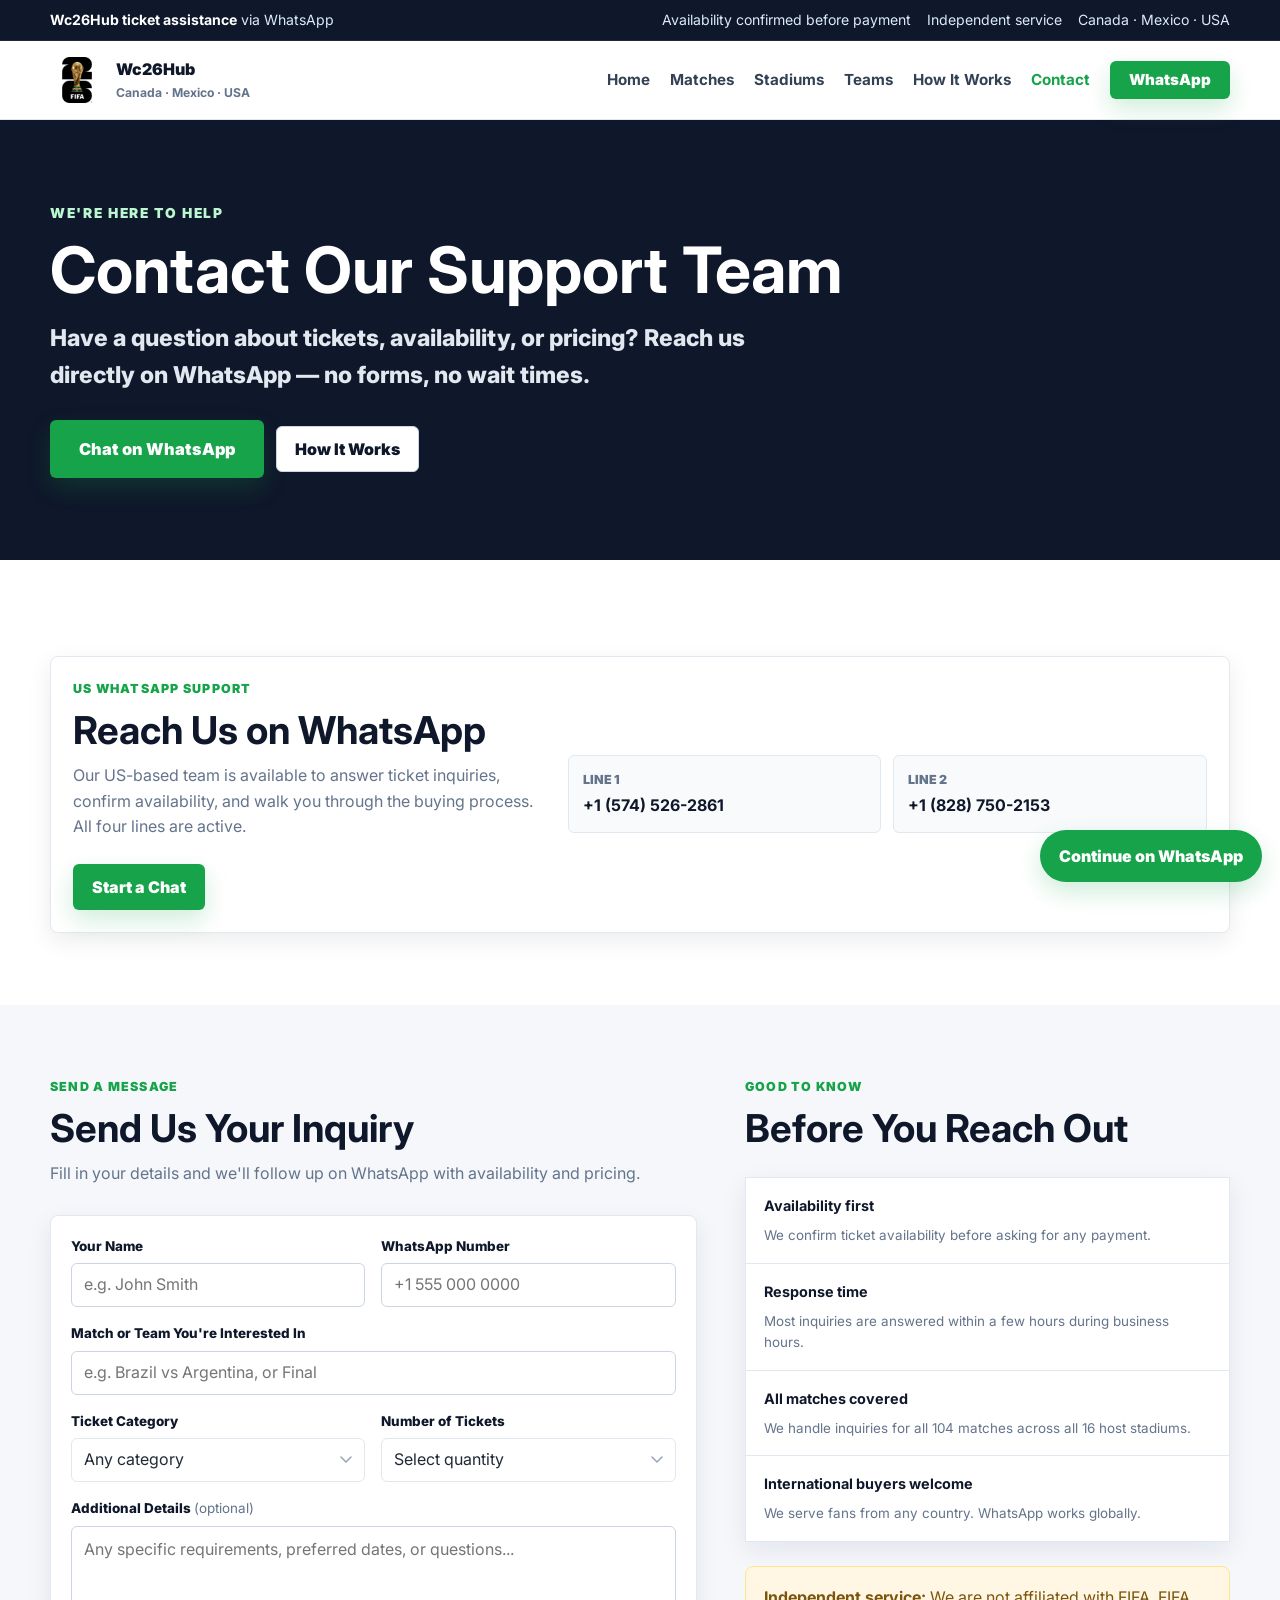
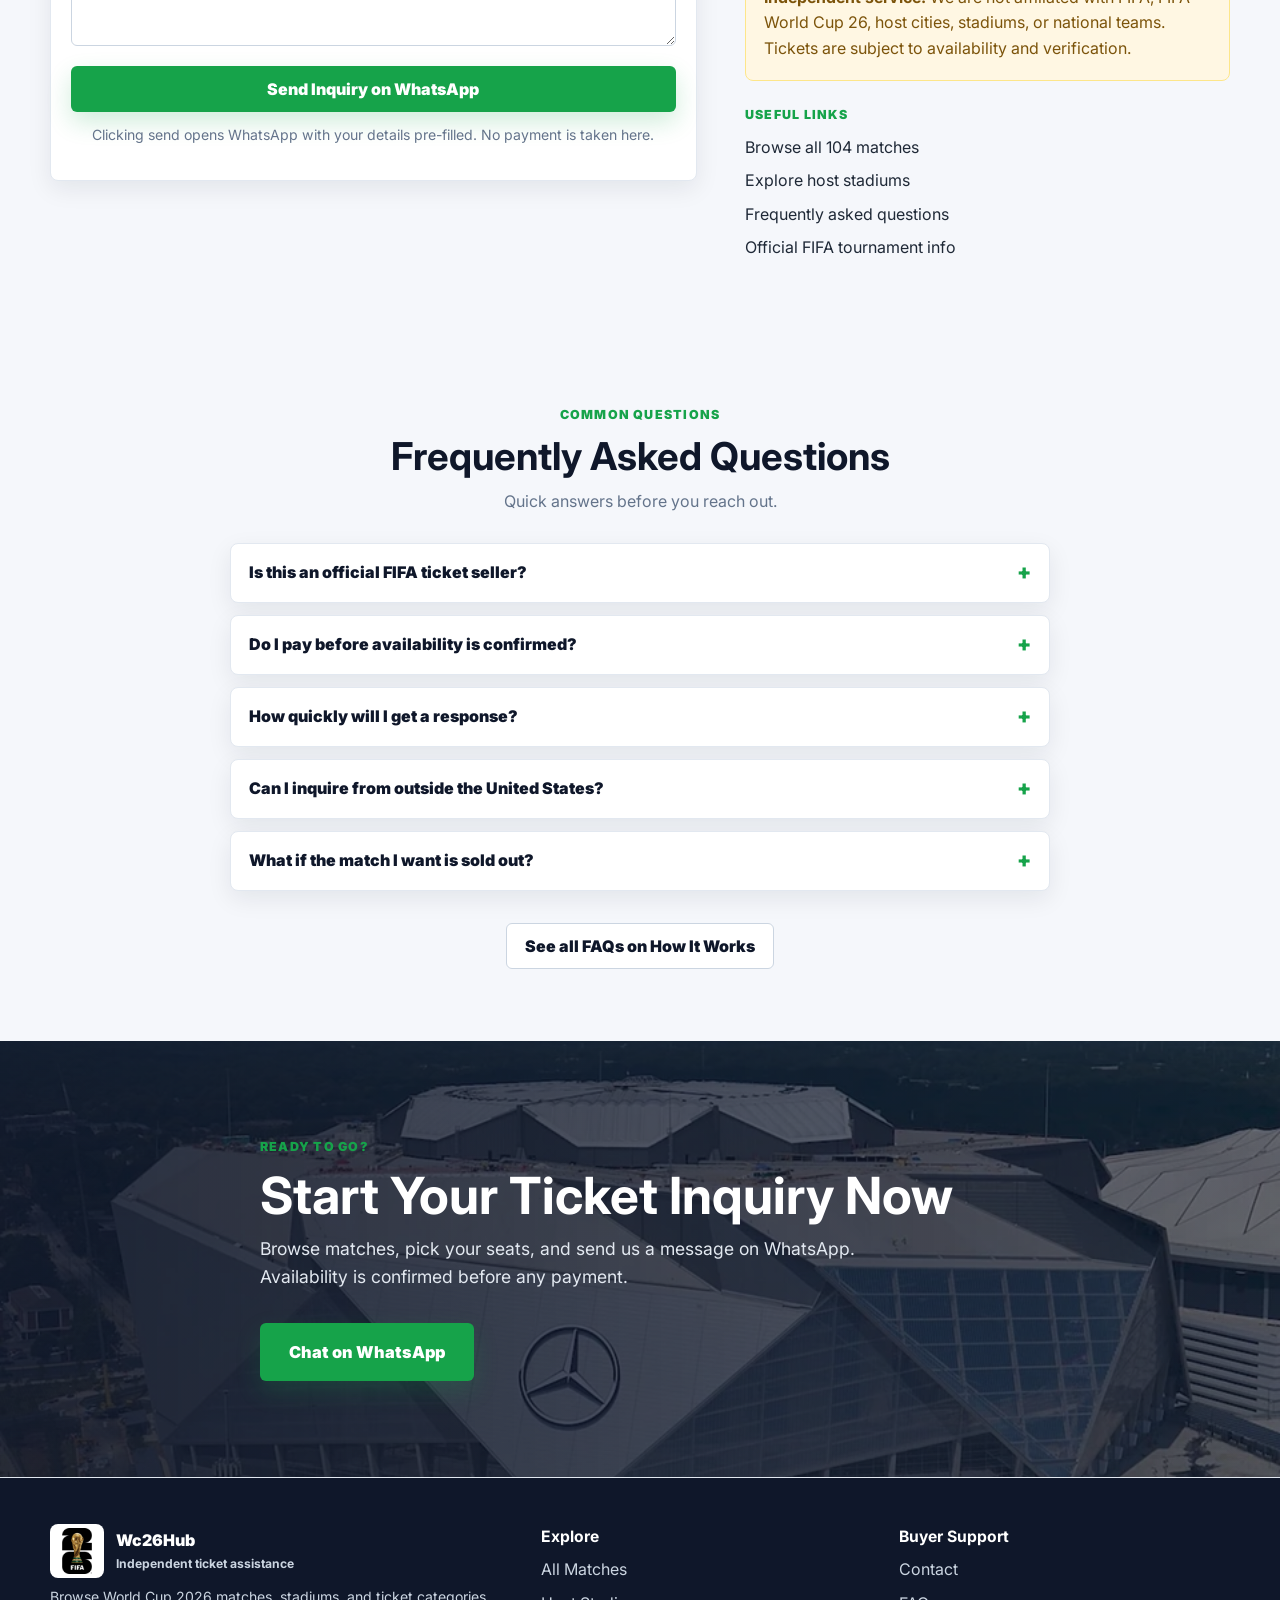
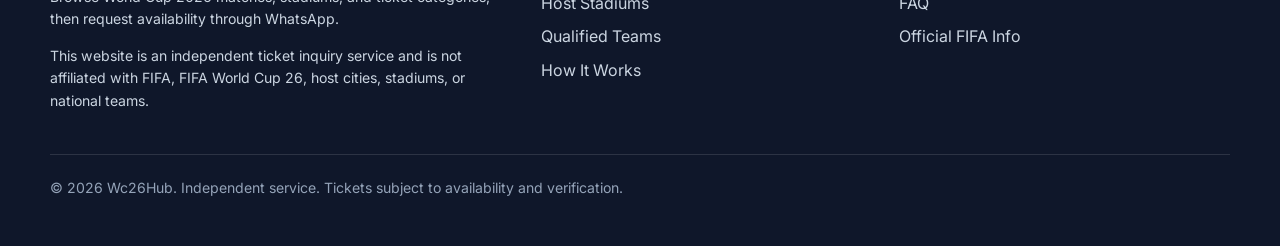
==== commit 022b7cdc: "Update to Project" ====
--- a/contact.html
+++ b/contact.html
@@ -5,10 +5,10 @@
     <meta name="viewport" content="width=device-width, initial-scale=1.0" />
     <meta
       name="description"
-      content="Contact WcFifa. Reach our WhatsApp support team for FIFA World Cup 2026 ticket inquiries."
+      content="Contact Wc26Hub. Reach our WhatsApp support team for FIFA World Cup 2026 ticket inquiries."
     />
     <meta name="theme-color" content="#0f172a" />
-    <title>Contact | WcFifa</title>
+    <title>Contact | Wc26Hub</title>
     <link rel="icon" type="image/png" href="assets/images/teams/fifa%20world%20cup%20logo.png" />
     <link rel="apple-touch-icon" href="assets/images/teams/fifa%20world%20cup%20logo.png" />
     <link rel="preconnect" href="https://fonts.googleapis.com" />
@@ -25,7 +25,7 @@
 
     <div class="topbar">
       <div class="container topbar-inner">
-        <span><strong>WcFifa ticket assistance</strong> via WhatsApp</span>
+        <span><strong>Wc26Hub ticket assistance</strong> via WhatsApp</span>
         <div class="topbar-links" aria-label="Trust notes">
           <span>Availability confirmed before payment</span>
           <span>Independent service</span>
@@ -36,10 +36,10 @@
 
     <header class="site-header">
       <div class="container nav">
-        <a class="brand" href="index.html" aria-label="WcFifa home">
+        <a class="brand" href="index.html" aria-label="Wc26Hub home">
           <span class="brand-mark"><img src="assets/images/teams/fifa world cup logo.png" alt="" /></span>
           <span>
-            WcFifa
+            Wc26Hub
             <small>Canada · Mexico · USA</small>
           </span>
         </a>
@@ -113,14 +113,6 @@
               <a href="#" data-whatsapp-general>
                 <span>Line 2</span>
                 <strong>+1 (828) 750-2153</strong>
-              </a>
-              <a href="#" data-whatsapp-general>
-                <span>Line 3</span>
-                <strong>+1 (504) 396-4033</strong>
-              </a>
-              <a href="#" data-whatsapp-general>
-                <span>Line 4</span>
-                <strong>+1 (606) 813-5916</strong>
               </a>
             </div>
           </div>
@@ -334,10 +326,10 @@
     <footer class="footer">
       <div class="container footer-grid">
         <div>
-          <a class="brand" href="index.html" aria-label="WcFifa home">
+          <a class="brand" href="index.html" aria-label="Wc26Hub home">
             <span class="brand-mark"><img src="assets/images/teams/fifa world cup logo.png" alt="" /></span>
             <span>
-              WcFifa
+              Wc26Hub
               <small>Independent ticket assistance</small>
             </span>
           </a>
@@ -373,7 +365,7 @@
       </div>
 
       <div class="container footer-bottom">
-        <span>&copy; <span data-current-year></span> WcFifa. Independent service. Tickets subject to availability and verification.</span>
+        <span>&copy; <span data-current-year></span> Wc26Hub. Independent service. Tickets subject to availability and verification.</span>
       </div>
     </footer>
 
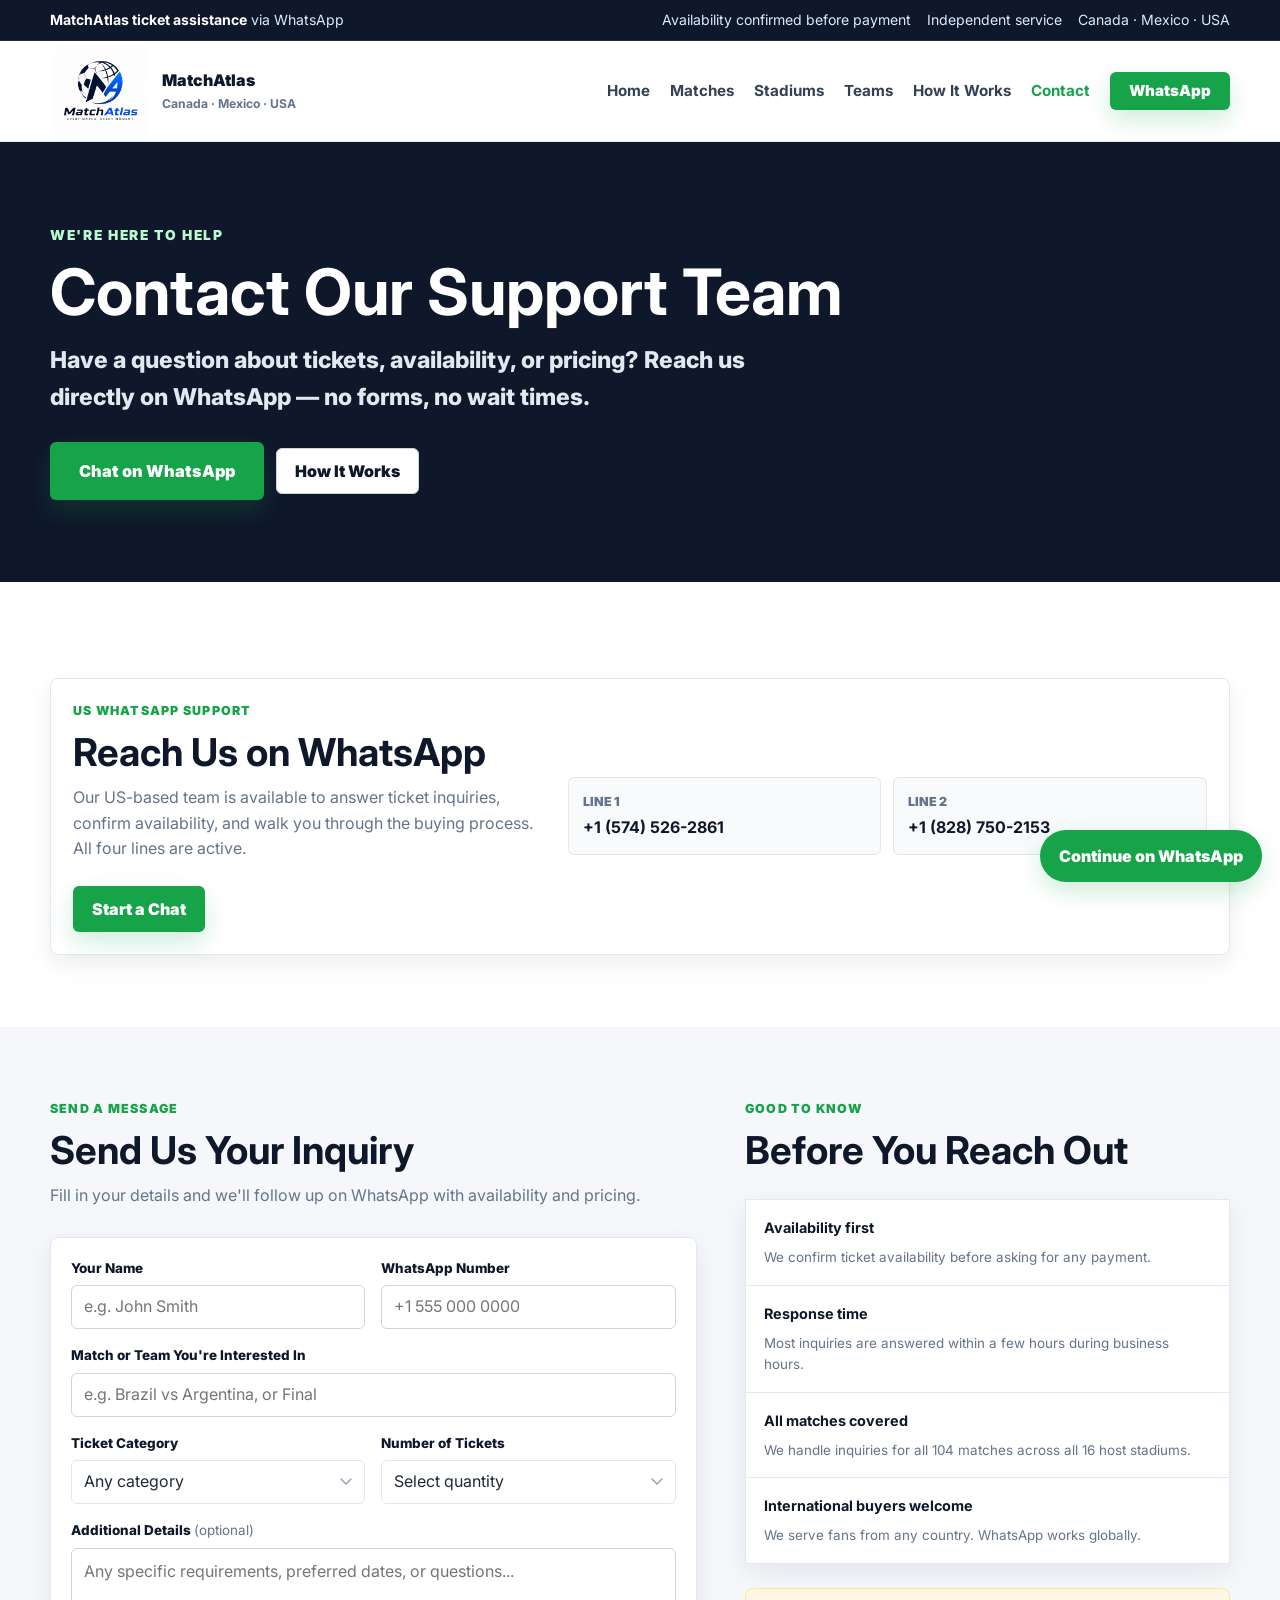
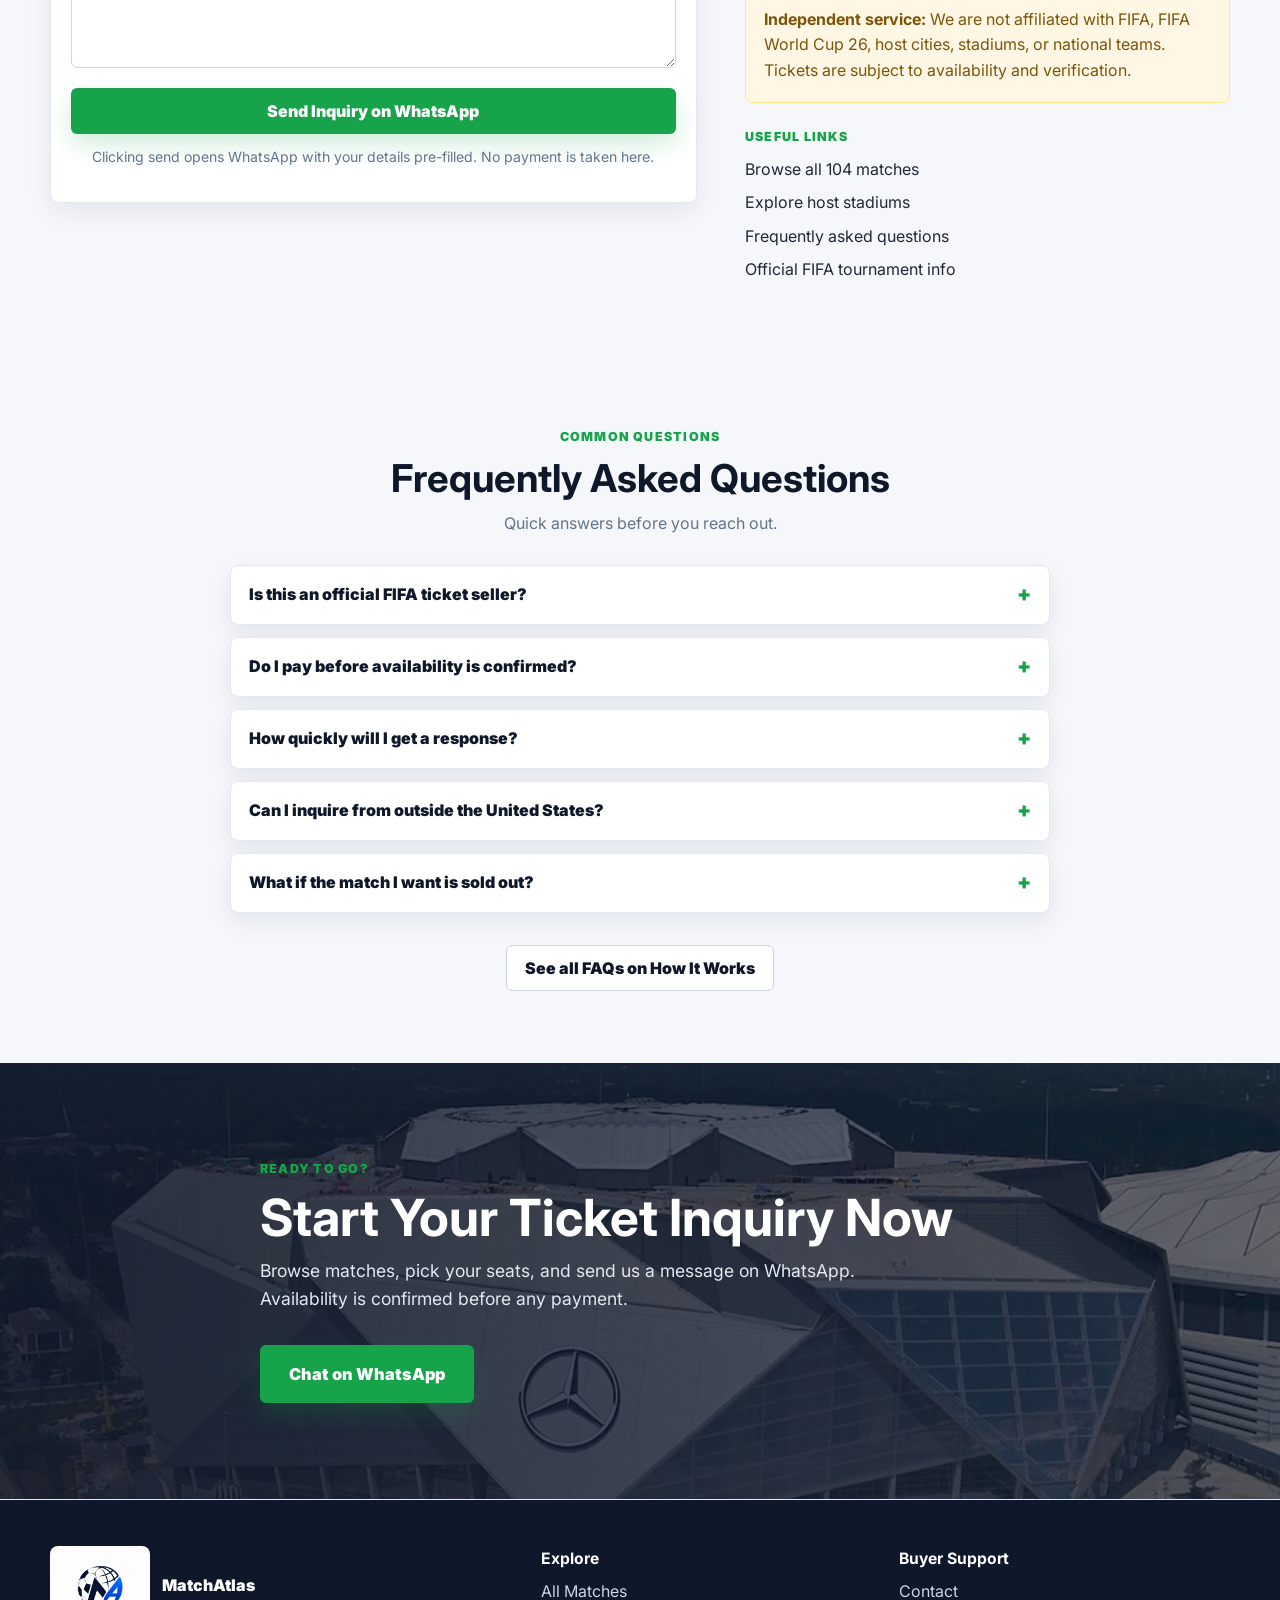
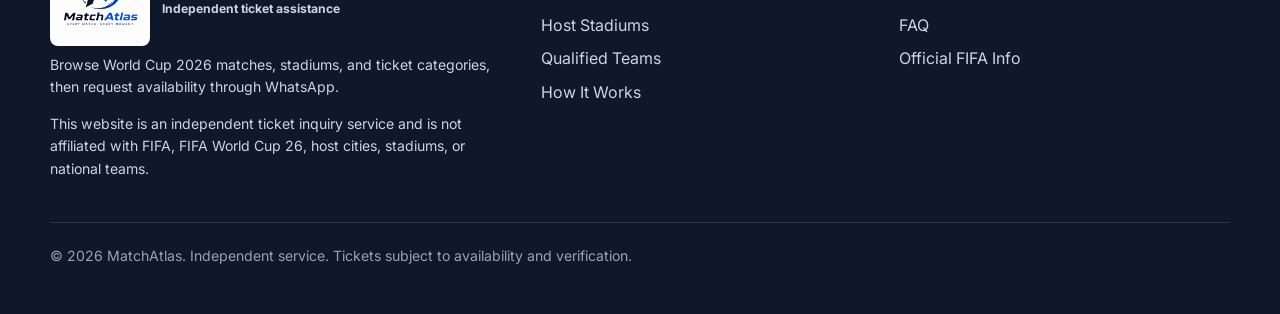
==== commit 218e58a9: "initial commit" ====
--- a/contact.html
+++ b/contact.html
@@ -5,10 +5,10 @@
     <meta name="viewport" content="width=device-width, initial-scale=1.0" />
     <meta
       name="description"
-      content="Contact Wc26Hub. Reach our WhatsApp support team for FIFA World Cup 2026 ticket inquiries."
+      content="Contact MatchAtlas. Reach our WhatsApp support team for FIFA World Cup 2026 ticket inquiries."
     />
     <meta name="theme-color" content="#0f172a" />
-    <title>Contact | Wc26Hub</title>
+    <title>Contact | MatchAtlas</title>
     <link rel="icon" type="image/png" href="assets/images/teams/fifa%20world%20cup%20logo.png" />
     <link rel="apple-touch-icon" href="assets/images/teams/fifa%20world%20cup%20logo.png" />
     <link rel="preconnect" href="https://fonts.googleapis.com" />
@@ -25,7 +25,7 @@
 
     <div class="topbar">
       <div class="container topbar-inner">
-        <span><strong>Wc26Hub ticket assistance</strong> via WhatsApp</span>
+        <span><strong>MatchAtlas ticket assistance</strong> via WhatsApp</span>
         <div class="topbar-links" aria-label="Trust notes">
           <span>Availability confirmed before payment</span>
           <span>Independent service</span>
@@ -36,10 +36,10 @@
 
     <header class="site-header">
       <div class="container nav">
-        <a class="brand" href="index.html" aria-label="Wc26Hub home">
-          <span class="brand-mark"><img src="assets/images/teams/fifa world cup logo.png" alt="" /></span>
+        <a class="brand" href="index.html" aria-label="MatchAtlas home">
+          <span class="brand-mark"><img src="assets/images/teams/MatchAtlas.jpg" alt="" /></span>
           <span>
-            Wc26Hub
+            MatchAtlas
             <small>Canada · Mexico · USA</small>
           </span>
         </a>
@@ -326,10 +326,10 @@
     <footer class="footer">
       <div class="container footer-grid">
         <div>
-          <a class="brand" href="index.html" aria-label="Wc26Hub home">
-            <span class="brand-mark"><img src="assets/images/teams/fifa world cup logo.png" alt="" /></span>
+          <a class="brand" href="index.html" aria-label="MatchAtlas home">
+            <span class="brand-mark"><img src="assets/images/teams/MatchAtlas.jpg" alt="" /></span>
             <span>
-              Wc26Hub
+              MatchAtlas
               <small>Independent ticket assistance</small>
             </span>
           </a>
@@ -365,7 +365,7 @@
       </div>
 
       <div class="container footer-bottom">
-        <span>&copy; <span data-current-year></span> Wc26Hub. Independent service. Tickets subject to availability and verification.</span>
+        <span>&copy; <span data-current-year></span> MatchAtlas. Independent service. Tickets subject to availability and verification.</span>
       </div>
     </footer>
 
--- a/assets/css/style.css
+++ b/assets/css/style.css
@@ -234,8 +234,8 @@
 }
 
 .brand-mark {
-  width: 54px;
-  height: 54px;
+  width: 100px;
+  height: 100px;
   display: grid;
   flex: 0 0 auto;
   place-items: center;
@@ -746,7 +746,7 @@
   padding: 86px 0;
   background:
     linear-gradient(90deg, rgba(15, 23, 42, 0.84) 0%, rgba(15, 23, 42, 0.62) 52%, rgba(15, 23, 42, 0.34) 100%),
-    url("../images/stadiums/metlife.png") center / cover no-repeat,
+    url("../images/stadiums/AT&T Stadium, Dallas.png") center / cover no-repeat,
     #0f172a;
   color: #ffffff;
 }
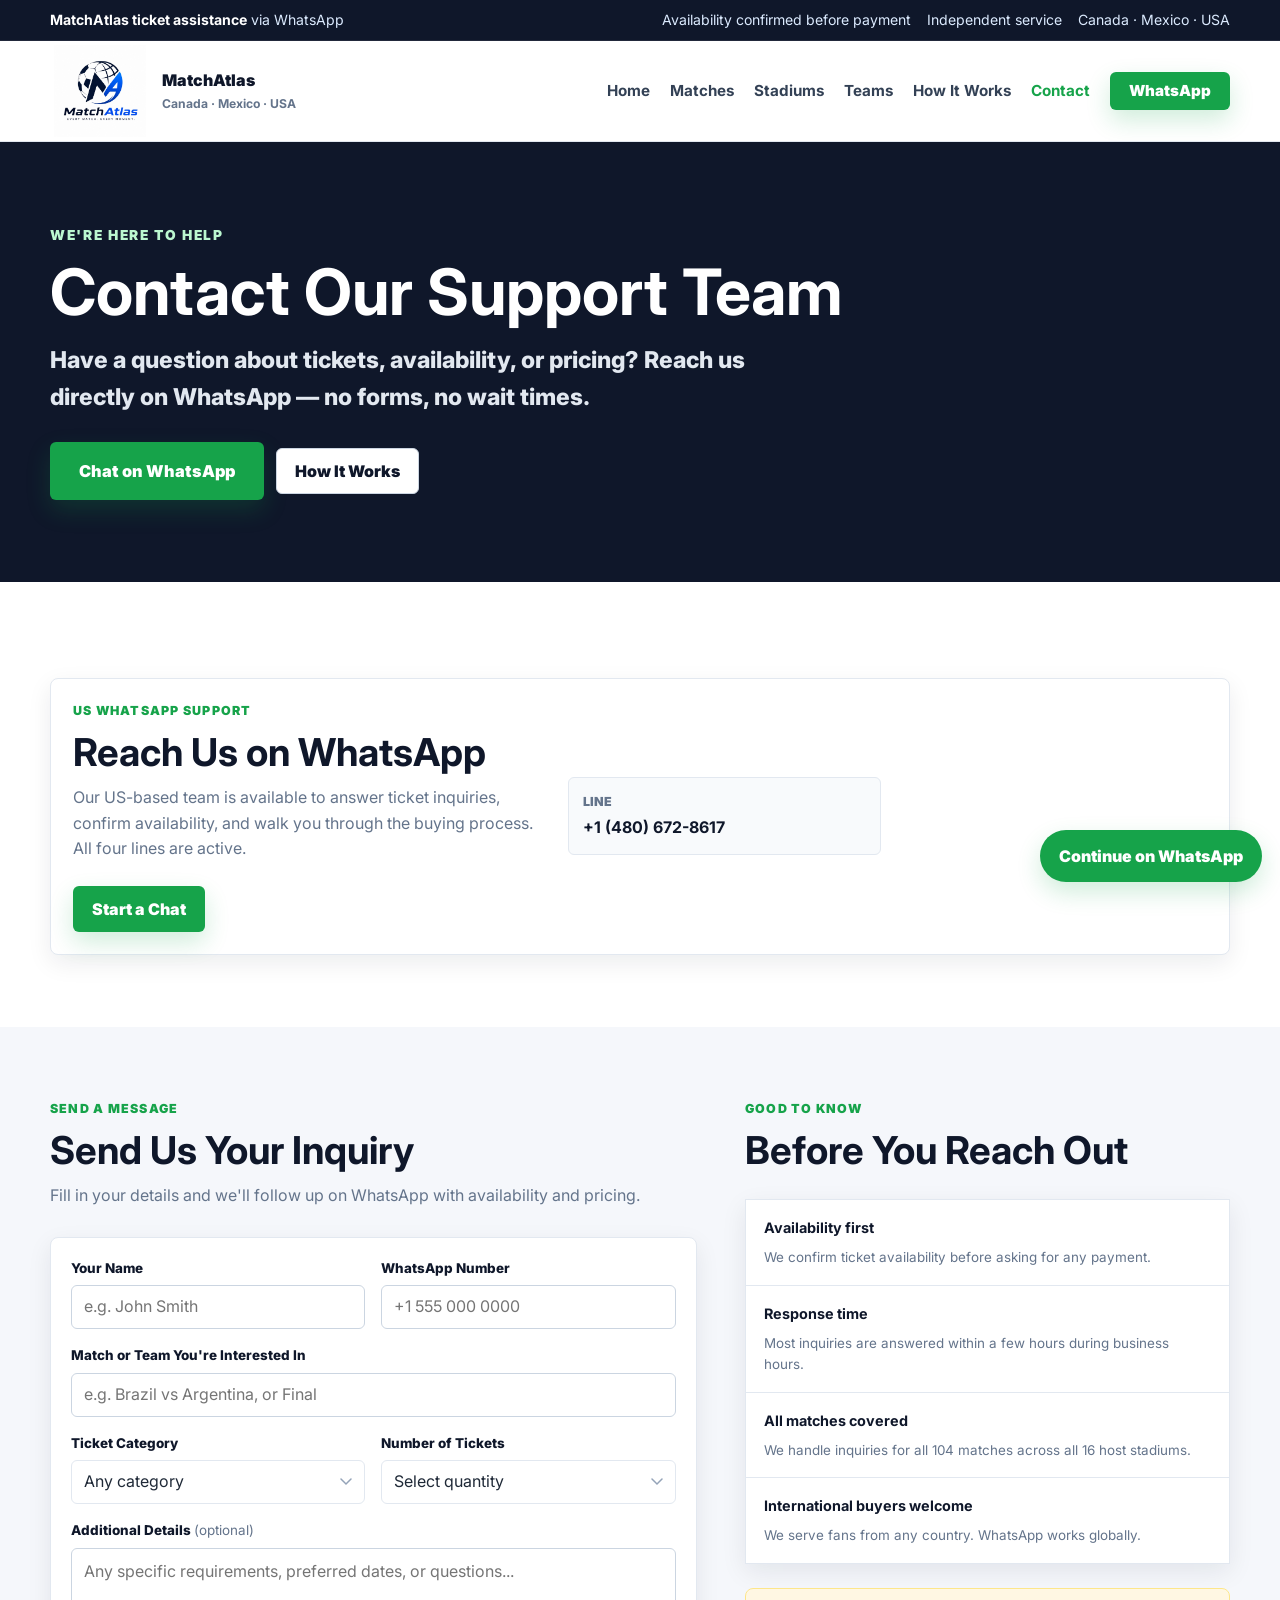
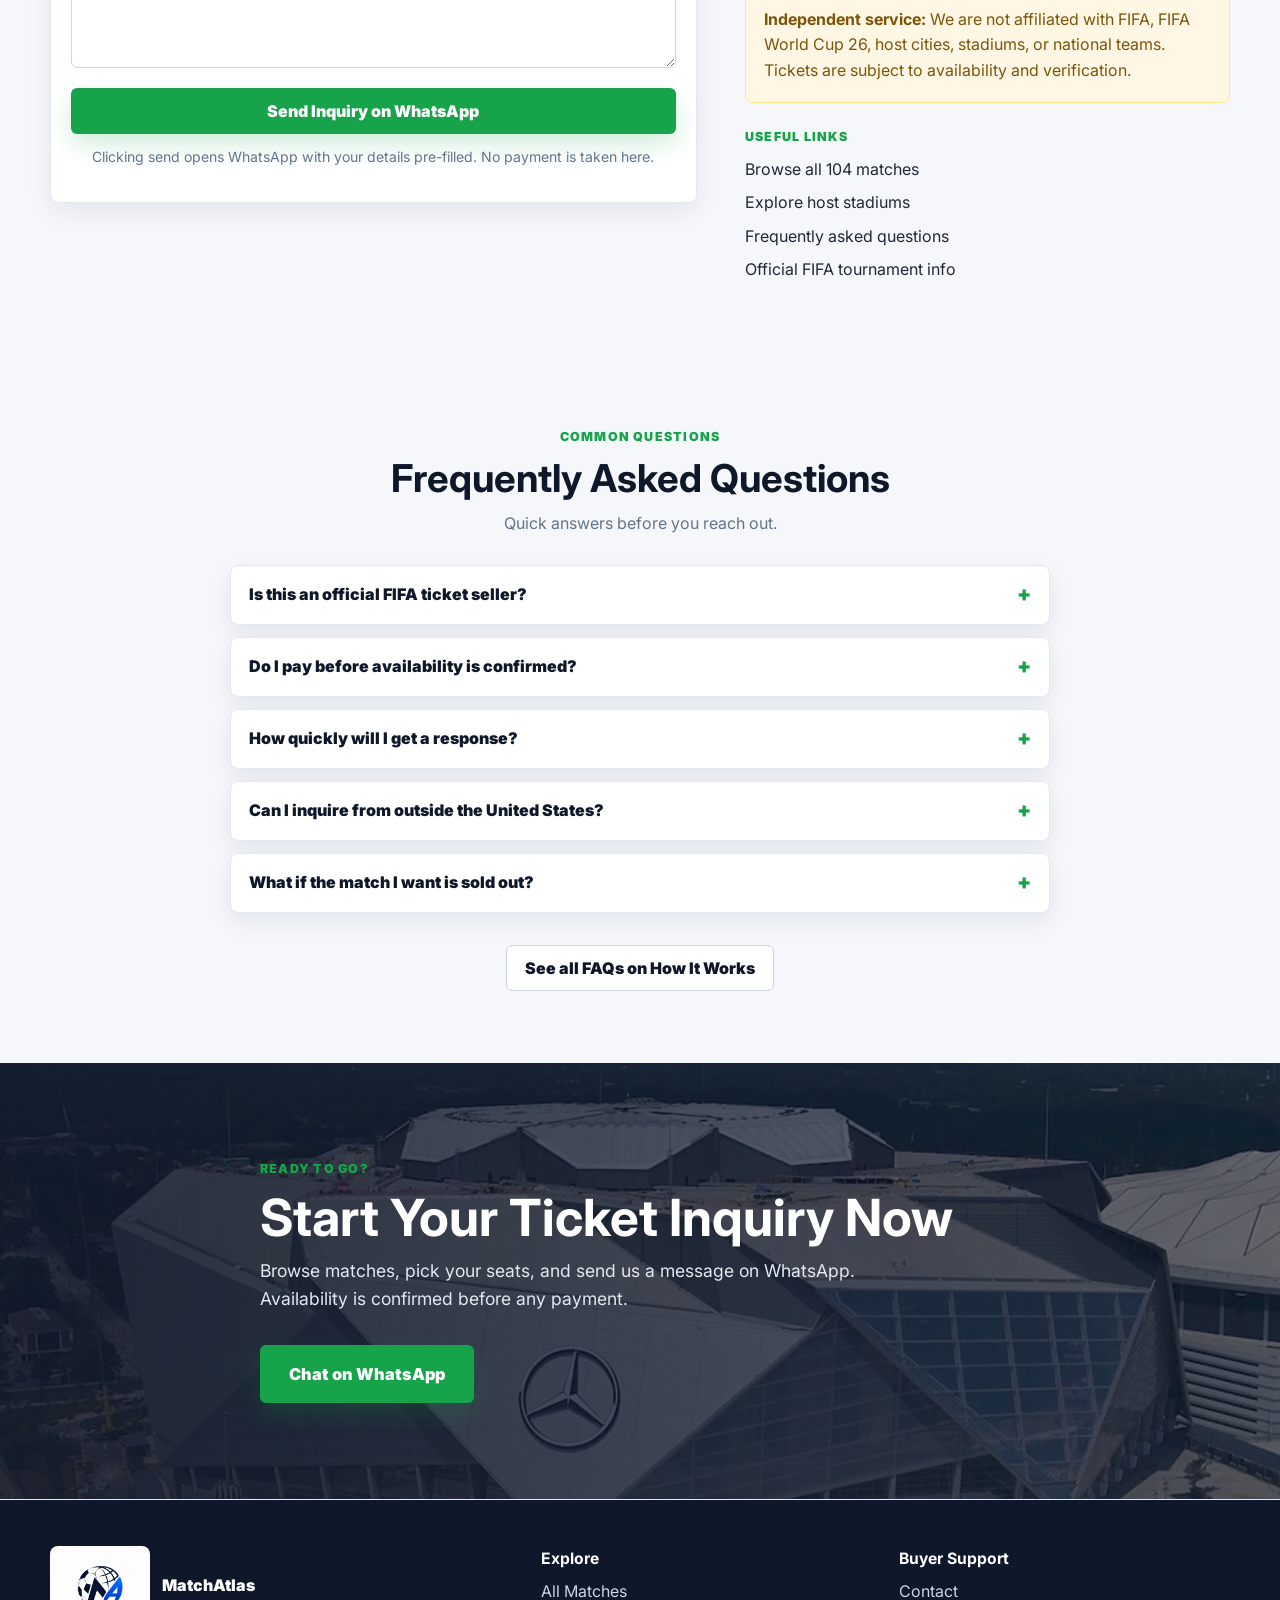
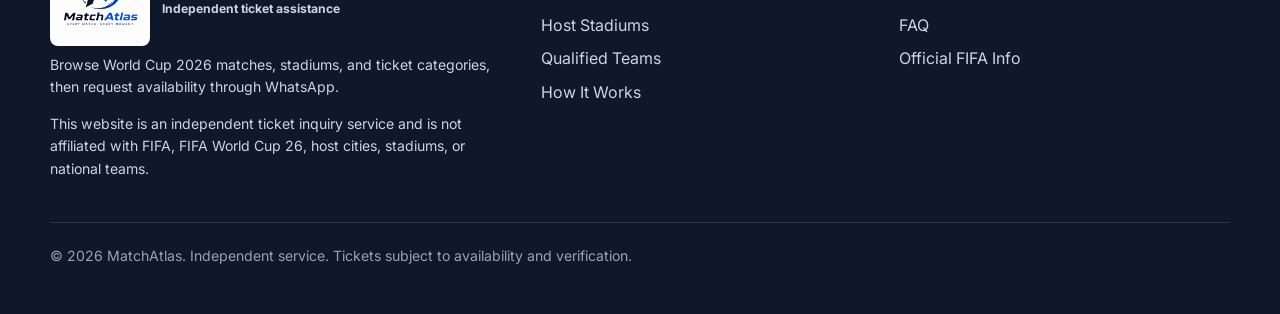
==== commit 824381ff: "Number change" ====
--- a/contact.html
+++ b/contact.html
@@ -107,12 +107,8 @@
 
             <div class="support-number-grid" aria-label="US WhatsApp support lines">
               <a href="#" data-whatsapp-general>
-                <span>Line 1</span>
-                <strong>+1 (574) 526-2861</strong>
-              </a>
-              <a href="#" data-whatsapp-general>
-                <span>Line 2</span>
-                <strong>+1 (828) 750-2153</strong>
+                <span>Line </span>
+                <strong>+1 (480) 672-8617</strong>
               </a>
             </div>
           </div>
